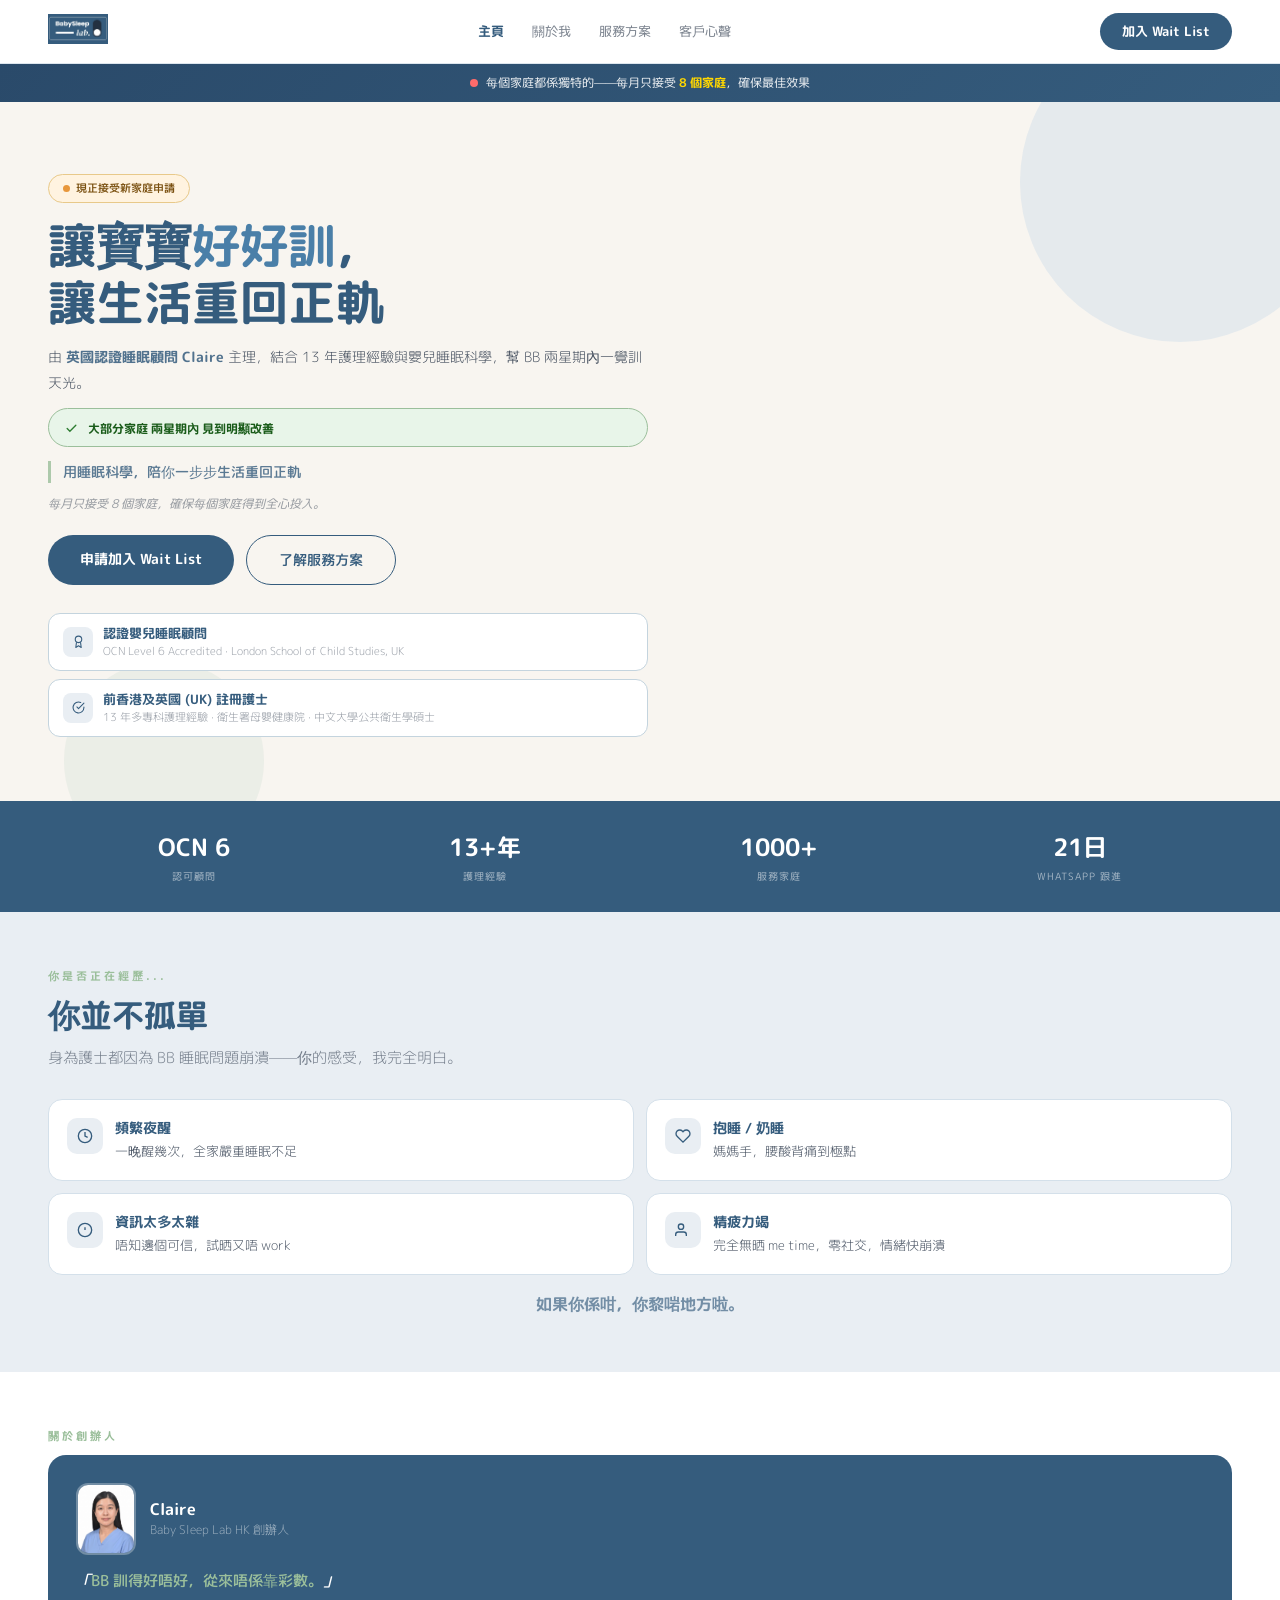
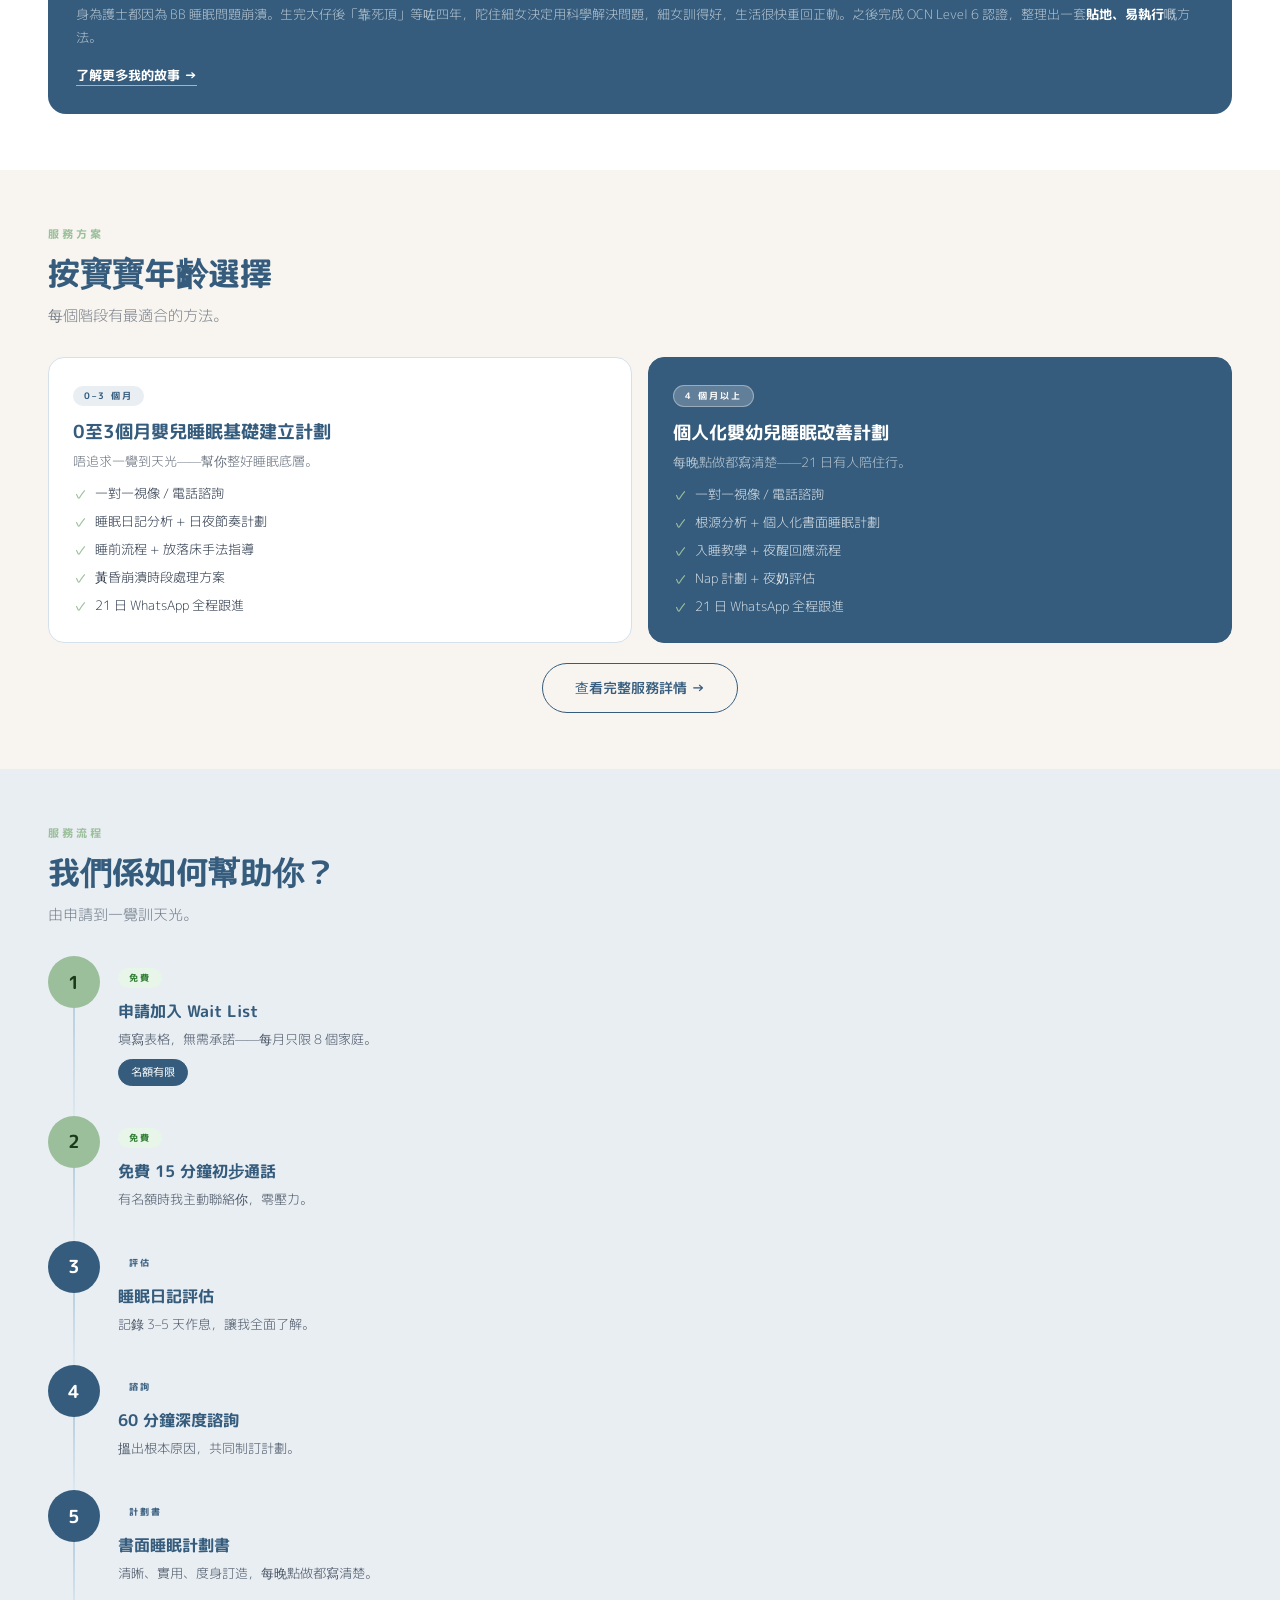
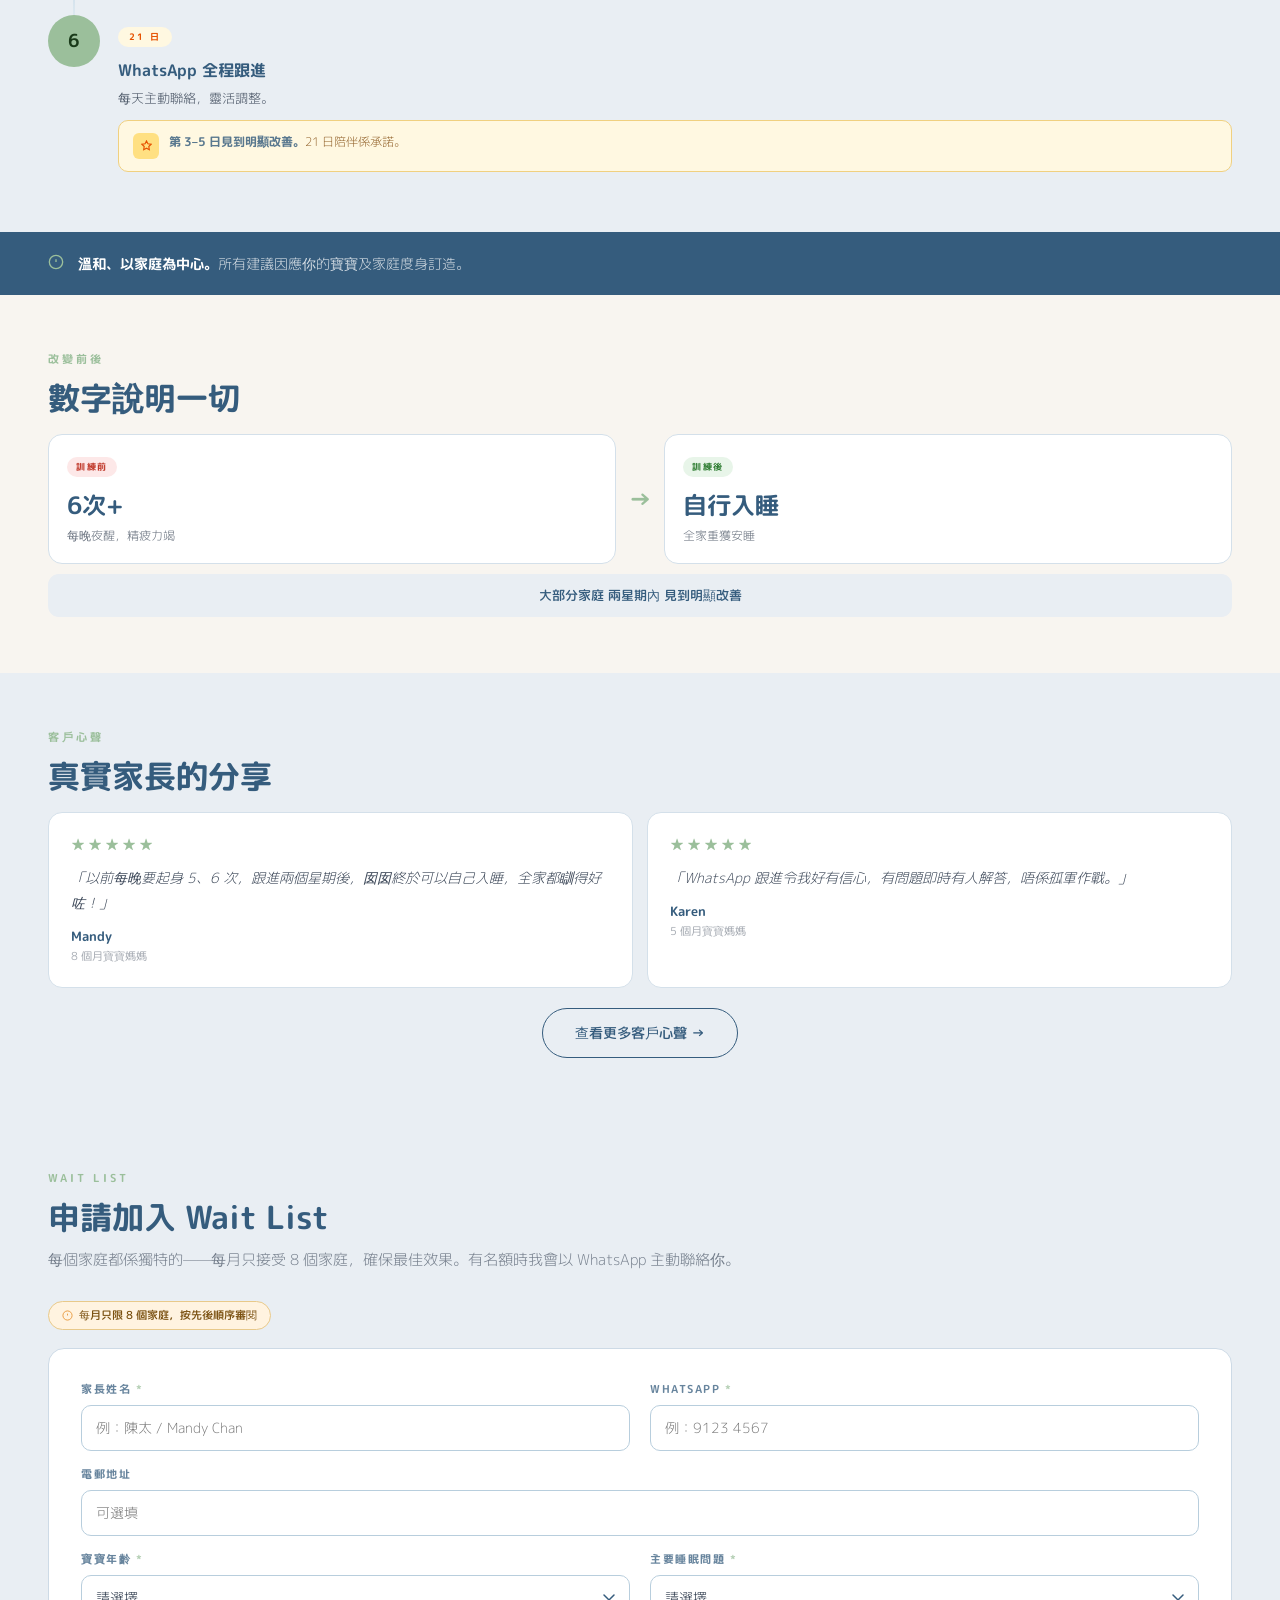
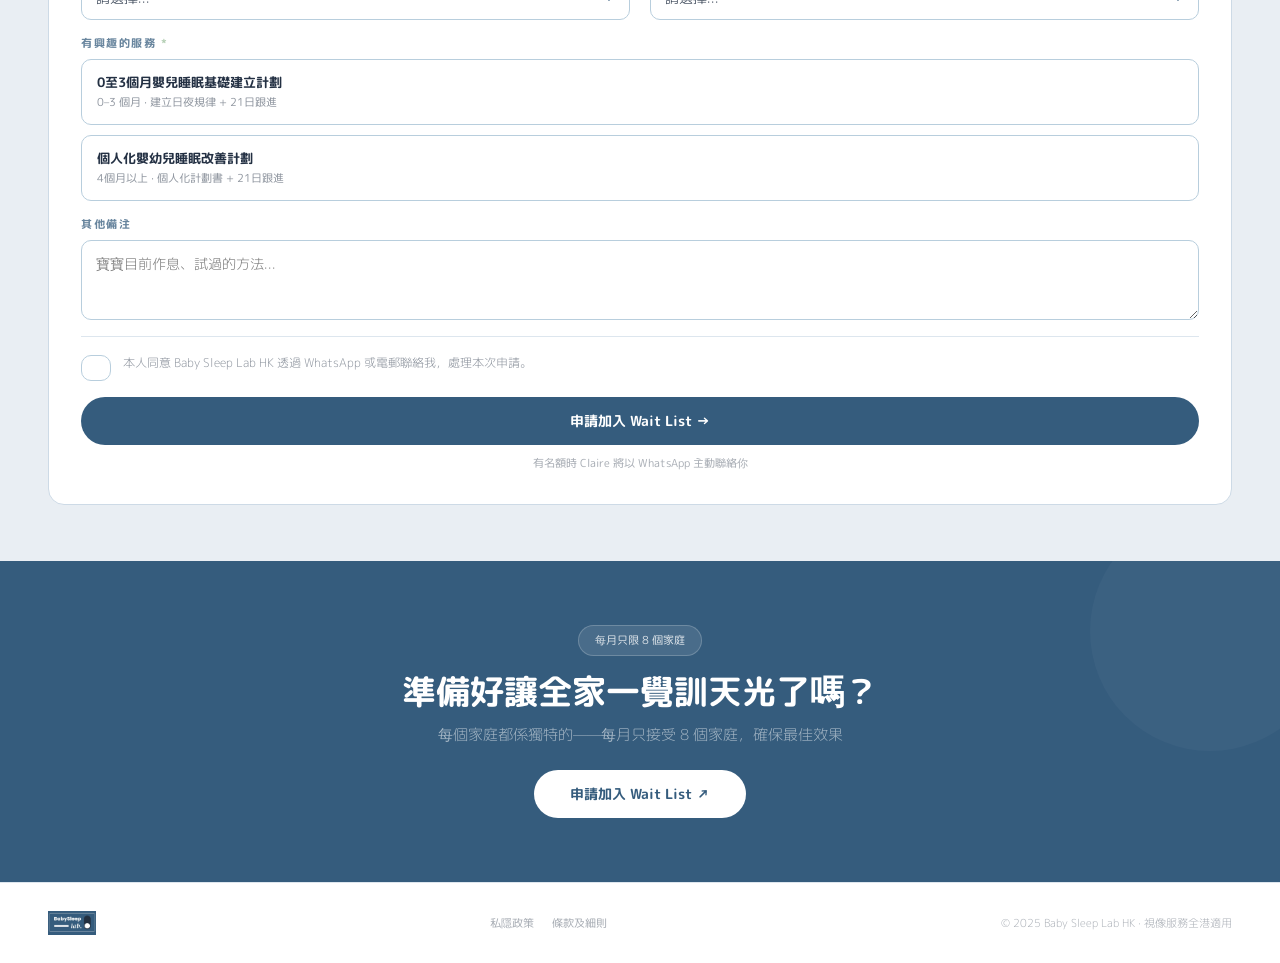
==== index.html @ 4fda9b07 "Add files via upload" ====
<!DOCTYPE html>
<html lang="zh-HK">
<head>
<meta charset="UTF-8">
<meta name="viewport" content="width=device-width, initial-scale=1.0">
<title>Baby Sleep Lab HK | 香港嬰兒睡眠顧問 | 讓寶寶好好訓，讓生活重回正軌</title>
<meta name="description" content="由英國認證睡眠顧問 Claire 主理，結合 13 年護理經驗與嬰兒睡眠科學，幫 BB 兩星期內一覺訓天光。每月只接受 8 個家庭。">
<link rel="stylesheet" href="style.css">
<style>
.hero{background:var(--cream);padding:72px 48px 64px;position:relative;overflow:hidden;min-height:500px;display:flex;align-items:center;}
.hbg1{position:absolute;top:-80px;right:-60px;width:320px;height:320px;border-radius:50%;background:#ccdce8;opacity:0.45;}
.hbg2{position:absolute;bottom:-60px;left:5%;width:200px;height:200px;border-radius:50%;background:#c4d8ca;opacity:0.25;}
.hz{position:relative;z-index:1;max-width:600px;}
.pill-o{display:inline-flex;align-items:center;gap:6px;background:#FFF3E0;border:0.5px solid #e8c98a;border-radius:20px;padding:5px 14px;margin-bottom:14px;}
.od{width:7px;height:7px;border-radius:50%;background:#E8973A;animation:pu 2s infinite;flex-shrink:0;}
@keyframes pu{0%,100%{opacity:1;}50%{opacity:0.4;}}
.pill-o span{font-size:11px;color:#7a5010;font-weight:500;}
.result-pill{display:inline-flex;align-items:center;gap:7px;background:#E8F5E9;border:0.5px solid var(--green);border-radius:20px;padding:7px 16px;margin-bottom:14px;display:block;}
.result-pill svg{width:13px;height:13px;stroke:#2e7d32;fill:none;stroke-width:2.5;stroke-linecap:round;flex-shrink:0;}
.result-pill span{font-size:12px;color:#1a5c1a;font-weight:700;}
.slogan{font-size:14px;color:var(--blue);font-weight:500;border-left:3px solid var(--green);padding-left:12px;margin-bottom:12px;line-height:1.55;opacity:0.8;}
.limit{font-size:12px;color:var(--dark);opacity:0.45;font-style:italic;margin-bottom:22px;}
.hero-btns{display:flex;gap:12px;margin-bottom:28px;flex-wrap:wrap;}
.pgrid{display:grid;grid-template-columns:1fr 1fr;gap:12px;}
.pc{background:var(--white);border-radius:14px;padding:18px;display:flex;gap:12px;align-items:flex-start;border:0.5px solid #d4e0ea;}
.pico{width:36px;height:36px;border-radius:10px;background:var(--silver);display:flex;align-items:center;justify-content:center;flex-shrink:0;}
.pico svg{width:16px;height:16px;stroke:var(--blue);fill:none;stroke-width:2;}
.pc h4{font-size:14px;font-weight:700;color:var(--blue);margin-bottom:3px;}
.pc p{font-size:13px;color:var(--dark);line-height:1.6;font-weight:300;opacity:0.85;}
.pe{text-align:center;margin-top:18px;font-size:16px;font-weight:700;color:var(--blue);opacity:0.65;}
.acard{background:var(--blue);border-radius:18px;padding:28px;}
.atop{display:flex;align-items:center;gap:14px;margin-bottom:14px;}
.ava{width:60px;height:72px;border-radius:12px;overflow:hidden;border:2px solid rgba(255,255,255,0.3);flex-shrink:0;}
.ava img{width:100%;height:100%;object-fit:cover;object-position:center top;}
.aname{font-size:16px;font-weight:700;color:var(--white);}
.arole{font-size:12px;color:rgba(255,255,255,0.55);font-weight:300;}
.aquote{font-size:15px;font-weight:500;color:var(--white);line-height:1.6;margin-bottom:10px;font-style:italic;}
.aquote em{color:var(--green);font-style:normal;}
.abody{font-size:13px;color:rgba(255,255,255,0.68);line-height:1.78;font-weight:300;margin-bottom:14px;}
.abody strong{font-weight:700;color:var(--white);}
.alink{font-size:13px;color:var(--white);font-weight:700;border-bottom:1.5px solid var(--green);padding-bottom:1px;text-decoration:none;}
.sgrid{display:grid;grid-template-columns:1fr 1fr;gap:16px;}
.scard{border-radius:16px;padding:24px;border:0.5px solid #d4e0ea;background:var(--white);}
.scard.feat{background:var(--blue);border-color:var(--blue);}
.stag{display:inline-block;font-size:9px;letter-spacing:2px;text-transform:uppercase;padding:3px 11px;border-radius:18px;margin-bottom:12px;font-weight:700;}
.sta{background:var(--silver);color:var(--blue);}
.stb{background:rgba(255,255,255,0.22);color:var(--white);border:0.5px solid rgba(255,255,255,0.35);}
.scard h3{font-size:18px;font-weight:700;color:var(--blue);margin-bottom:6px;}
.scard.feat h3{color:var(--white);}
.sdesc{font-size:13px;color:var(--dark);opacity:0.7;line-height:1.6;font-weight:300;margin-bottom:12px;}
.scard.feat .sdesc{color:rgba(255,255,255,0.68);opacity:1;}
.slist{list-style:none;display:flex;flex-direction:column;gap:7px;}
.slist li{font-size:13px;color:var(--dark);font-weight:300;display:flex;gap:8px;align-items:flex-start;line-height:1.5;}
.scard.feat .slist li{color:rgba(255,255,255,0.85);}
.ck{color:var(--green);font-weight:700;font-size:14px;flex-shrink:0;}
.scard.feat .ck{color:#9BBF9B;}
.sproof{background:var(--silver);border-radius:12px;padding:14px 16px;margin-top:14px;display:flex;gap:10px;align-items:flex-start;}
.sproof svg{width:14px;height:14px;stroke:var(--blue);fill:none;stroke-width:2;flex-shrink:0;margin-top:2px;}
.sproof p{font-size:12px;color:var(--blue);font-weight:300;line-height:1.6;}
.sproof p strong{font-weight:700;}

@media(max-width:768px){
  .hero{padding:26px 18px 22px;min-height:auto;}
  .hbg1{width:180px;height:180px;top:-40px;right:-40px;}
  .hbg2{display:none;}
  .pgrid{grid-template-columns:1fr;}
  .sgrid{grid-template-columns:1fr;}
  .hero-btns{flex-direction:column;}
  .hero-btns .btn-main,.hero-btns .btn-outline{width:100%;text-align:center;padding:13px;}
}
</style>
</head>
<body>

<nav class="nav">
  <a href="index.html"><img src="images/logo.png" alt="Baby Sleep Lab HK"></a>
  <div class="nav-links">
    <a href="index.html" class="active">主頁</a>
    <a href="about.html">關於我</a>
    <a href="services.html">服務方案</a>
    <a href="testimonials.html">客戶心聲</a>
  </div>
  <a href="#apply" class="nav-btn">加入 Wait List</a>
</nav>

<div class="fomo-bar">
  <span class="fomo-dot"></span>
  <span>每個家庭都係獨特的——每月只接受 <strong>8 個家庭</strong>，確保最佳效果</span>
</div>

<div class="hero">
  <div class="hbg1"></div>
  <div class="hbg2"></div>
  <div class="hz">
    <div class="pill-o"><span class="od"></span><span>現正接受新家庭申請</span></div>
    <h1 class="h1">讓寶寶<em>好好訓</em>，<br>讓生活重回正軌</h1>
    <p class="body-txt">由 <strong>英國認證睡眠顧問 Claire</strong> 主理，結合 13 年護理經驗與嬰兒睡眠科學，幫 BB 兩星期內一覺訓天光。</p>
    <div class="result-pill">
      <svg viewBox="0 0 24 24" style="display:inline;vertical-align:middle;margin-right:6px;"><polyline points="20 6 9 17 4 12"/></svg>
      <span>大部分家庭 兩星期內 見到明顯改善</span>
    </div>
    <p class="slogan">用睡眠科學，陪你一步步生活重回正軌</p>
    <p class="limit">每月只接受 8 個家庭，確保每個家庭得到全心投入。</p>
    <div class="hero-btns">
      <a href="#apply" class="btn-main">申請加入 Wait List</a>
      <a href="services.html" class="btn-outline">了解服務方案</a>
    </div>
    <div class="cert-stack">
      <div class="crow"><div class="cico"><svg viewBox="0 0 24 24"><circle cx="12" cy="8" r="6"/><path d="M8.21 13.89L7 23l5-3 5 3-1.21-9.12"/></svg></div><div><div class="cmain">認證嬰兒睡眠顧問</div><div class="csub">OCN Level 6 Accredited · London School of Child Studies, UK</div></div></div>
      <div class="crow"><div class="cico"><svg viewBox="0 0 24 24"><path d="M22 11.08V12a10 10 0 1 1-5.93-9.14"/><polyline points="22 4 12 14.01 9 11.01"/></svg></div><div><div class="cmain">前香港及英國 (UK) 註冊護士</div><div class="csub">13 年多專科護理經驗 · 衛生署母嬰健康院 · 中文大學公共衛生學碩士</div></div></div>
    </div>
  </div>
</div>

<div class="trust-bar">
  <div class="ti"><span class="tn">OCN 6</span><span class="tl">認可顧問</span></div>
  <div class="ti"><span class="tn">13+年</span><span class="tl">護理經驗</span></div>
  <div class="ti"><span class="tn">1000+</span><span class="tl">服務家庭</span></div>
  <div class="ti"><span class="tn">21日</span><span class="tl">WhatsApp 跟進</span></div>
</div>

<!-- PAIN -->
<div class="sec sl">
  <span class="ey">你是否正在經歷...</span>
  <h2 class="h2">你並不孤單</h2>
  <p class="sub">身為護士都因為 BB 睡眠問題崩潰——你的感受，我完全明白。</p>
  <div class="pgrid">
    <div class="pc"><div class="pico"><svg viewBox="0 0 24 24"><circle cx="12" cy="12" r="10"/><path d="M12 6v6l4 2"/></svg></div><div><h4>頻繁夜醒</h4><p>一晚醒幾次，全家嚴重睡眠不足</p></div></div>
    <div class="pc"><div class="pico"><svg viewBox="0 0 24 24"><path d="M20.84 4.61a5.5 5.5 0 0 0-7.78 0L12 5.67l-1.06-1.06a5.5 5.5 0 0 0-7.78 7.78l1.06 1.06L12 21.23l7.78-7.78 1.06-1.06a5.5 5.5 0 0 0 0-7.78z"/></svg></div><div><h4>抱睡 / 奶睡</h4><p>媽媽手，腰酸背痛到極點</p></div></div>
    <div class="pc"><div class="pico"><svg viewBox="0 0 24 24"><circle cx="12" cy="12" r="10"/><line x1="12" y1="8" x2="12" y2="12"/><line x1="12" y1="16" x2="12.01" y2="16"/></svg></div><div><h4>資訊太多太雜</h4><p>唔知邊個可信，試晒又唔 work</p></div></div>
    <div class="pc"><div class="pico"><svg viewBox="0 0 24 24"><path d="M17 21v-2a4 4 0 0 0-4-4H5a4 4 0 0 0-4 4v2"/><circle cx="9" cy="7" r="4"/></svg></div><div><h4>精疲力竭</h4><p>完全無晒 me time，零社交，情緒快崩潰</p></div></div>
  </div>
  <p class="pe">如果你係咁，你黎啱地方啦。</p>
</div>

<!-- ABOUT -->
<div class="sec">
  <span class="ey">關於創辦人</span>
  <div class="acard">
    <div class="atop">
      <div class="ava"><img src="images/claire.jpg" alt="Claire"></div>
      <div><div class="aname">Claire</div><div class="arole">Baby Sleep Lab HK 創辦人</div></div>
    </div>
    <p class="aquote">「<em>BB 訓得好唔好，從來唔係靠彩數。</em>」</p>
    <p class="abody">身為護士都因為 BB 睡眠問題崩潰。生完大仔後「靠死頂」等咗四年，陀住細女決定用科學解決問題，細女訓得好，生活很快重回正軌。之後完成 OCN Level 6 認證，整理出一套<strong>貼地、易執行</strong>嘅方法。</p>
    <a class="alink" href="about.html">了解更多我的故事 →</a>
  </div>
</div>

<!-- SERVICES -->
<div class="sec cr">
  <span class="ey">服務方案</span>
  <h2 class="h2">按寶寶年齡選擇</h2>
  <p class="sub">每個階段有最適合的方法。</p>
  <div class="sgrid">
    <div class="scard">
      <span class="stag sta">0–3 個月</span>
      <h3>0至3個月嬰兒睡眠基礎建立計劃</h3>
      <p class="sdesc">唔追求一覺到天光——幫你整好睡眠底層。</p>
      <ul class="slist">
        <li><span class="ck">✓</span>一對一視像 / 電話諮詢</li>
        <li><span class="ck">✓</span>睡眠日記分析 + 日夜節奏計劃</li>
        <li><span class="ck">✓</span>睡前流程 + 放落床手法指導</li>
        <li><span class="ck">✓</span>黃昏崩潰時段處理方案</li>
        <li><span class="ck">✓</span>21 日 WhatsApp 全程跟進</li>
      </ul>
    </div>
    <div class="scard feat">
      <span class="stag stb">4 個月以上</span>
      <h3>個人化嬰幼兒睡眠改善計劃</h3>
      <p class="sdesc">每晚點做都寫清楚——21 日有人陪住行。</p>
      <ul class="slist">
        <li><span class="ck">✓</span>一對一視像 / 電話諮詢</li>
        <li><span class="ck">✓</span>根源分析 + 個人化書面睡眠計劃</li>
        <li><span class="ck">✓</span>入睡教學 + 夜醒回應流程</li>
        <li><span class="ck">✓</span>Nap 計劃 + 夜奶評估</li>
        <li><span class="ck">✓</span>21 日 WhatsApp 全程跟進</li>
      </ul>
    </div>
  </div>
  <div style="text-align:center;margin-top:20px;">
    <a href="services.html" class="btn-outline">查看完整服務詳情 →</a>
  </div>
</div>

<!-- PROCESS -->
<div class="sec sl">
  <span class="ey">服務流程</span>
  <h2 class="h2">我們係如何幫助你？</h2>
  <p class="sub">由申請到一覺訓天光。</p>
  <div class="step"><div class="sn g">1</div><div class="sb"><span class="stag tf">免費</span><h3>申請加入 Wait List</h3><p>填寫表格，無需承諾——每月只限 8 個家庭。</p><div class="chips"><span class="chip hl">名額有限</span></div></div></div>
  <div class="step"><div class="sn g">2</div><div class="sb"><span class="stag tf">免費</span><h3>免費 15 分鐘初步通話</h3><p>有名額時我主動聯絡你，零壓力。</p></div></div>
  <div class="step"><div class="sn">3</div><div class="sb"><span class="stag ti2">評估</span><h3>睡眠日記評估</h3><p>記錄 3–5 天作息，讓我全面了解。</p></div></div>
  <div class="step"><div class="sn">4</div><div class="sb"><span class="stag ti2">諮詢</span><h3>60 分鐘深度諮詢</h3><p>搵出根本原因，共同制訂計劃。</p></div></div>
  <div class="step"><div class="sn">5</div><div class="sb"><span class="stag ti2">計劃書</span><h3>書面睡眠計劃書</h3><p>清晰、實用、度身訂造，每晚點做都寫清楚。</p></div></div>
  <div class="step"><div class="sn g">6</div><div class="sb"><span class="stag ts">21 日</span><h3>WhatsApp 全程跟進</h3><p>每天主動聯絡，靈活調整。</p><div class="bonus-bx"><div class="bonus-ico"><svg viewBox="0 0 24 24"><path d="M12 2l3.09 6.26L22 9.27l-5 4.87 1.18 6.88L12 17.77l-6.18 3.25L7 14.14 2 9.27l6.91-1.01L12 2z"/></svg></div><div class="bonus-txt"><p><strong>第 3–5 日見到明顯改善。</strong>21 日陪伴係承諾。</p></div></div></div></div>
</div>

<div class="nb"><svg viewBox="0 0 24 24"><circle cx="12" cy="12" r="10"/><line x1="12" y1="8" x2="12" y2="12"/><line x1="12" y1="16" x2="12.01" y2="16"/></svg><p><strong>溫和、以家庭為中心。</strong>所有建議因應你的寶寶及家庭度身訂造。</p></div>

<!-- BEFORE AFTER -->
<div class="sec cr">
  <span class="ey">改變前後</span>
  <h2 class="h2" style="margin-bottom:16px;">數字說明一切</h2>
  <div class="ba-row"><div class="ba-card"><span class="ba-tag btb">訓練前</span><h4>6次+</h4><p>每晚夜醒，精疲力竭</p></div><div class="ba-mid">→</div><div class="ba-card"><span class="ba-tag bta">訓練後</span><h4>自行入睡</h4><p>全家重獲安睡</p></div></div>
  <div class="ba-note">大部分家庭 兩星期內 見到明顯改善</div>
</div>

<!-- TESTIMONIALS PREVIEW -->
<div class="sec sl">
  <span class="ey">客戶心聲</span>
  <h2 class="h2" style="margin-bottom:16px;">真實家長的分享</h2>
  <div class="tgrid">
    <div class="tc"><div class="stars"><span class="star">★</span><span class="star">★</span><span class="star">★</span><span class="star">★</span><span class="star">★</span></div><p class="tq">「以前每晚要起身 5、6 次，跟進兩個星期後，囡囡終於可以自己入睡，全家都瞓得好咗！」</p><p class="tname">Mandy</p><p class="tdet">8 個月寶寶媽媽</p></div>
    <div class="tc"><div class="stars"><span class="star">★</span><span class="star">★</span><span class="star">★</span><span class="star">★</span><span class="star">★</span></div><p class="tq">「WhatsApp 跟進令我好有信心，有問題即時有人解答，唔係孤軍作戰。」</p><p class="tname">Karen</p><p class="tdet">5 個月寶寶媽媽</p></div>
  </div>
  <div style="text-align:center;margin-top:20px;">
    <a href="testimonials.html" class="btn-outline">查看更多客戶心聲 →</a>
  </div>
</div>

<!-- WAIT LIST FORM -->
<div class="sec" id="apply" style="background:var(--silver);">
  <span class="ey">Wait List</span>
  <h2 class="h2">申請加入 Wait List</h2>
  <p class="sub">每個家庭都係獨特的——每月只接受 8 個家庭，確保最佳效果。有名額時我會以 WhatsApp 主動聯絡你。</p>
  <div class="ln"><svg viewBox="0 0 24 24"><circle cx="12" cy="12" r="10"/><line x1="12" y1="8" x2="12" y2="12"/><line x1="12" y1="16" x2="12.01" y2="16"/></svg><span>每月只限 8 個家庭，按先後順序審閱</span></div>
  <div class="form-wrap">
    <div id="wlf">
      <div class="fg">
        <div class="fi"><label>家長姓名 <span class="req">*</span></label><input type="text" id="nm" placeholder="例：陳太 / Mandy Chan"></div>
        <div class="fi"><label>WhatsApp <span class="req">*</span></label><input type="tel" id="ph" placeholder="例：9123 4567"></div>
        <div class="fi full"><label>電郵地址</label><input type="email" placeholder="可選填"></div>
        <div class="fi"><label>寶寶年齡 <span class="req">*</span></label><select id="ag"><option value="">請選擇...</option><option>0–3 個月</option><option>4–6 個月</option><option>7–9 個月</option><option>10–12 個月</option><option>1–2 歲</option><option>2–3 歲</option></select></div>
        <div class="fi"><label>主要睡眠問題 <span class="req">*</span></label><select id="is"><option value="">請選擇...</option><option>頻繁夜醒</option><option>抱睡/奶睡</option><option>難以入睡</option><option>日間小睡短</option><option>作息不規律</option><option>其他</option></select></div>
        <div class="fi full"><label>有興趣的服務 <span class="req">*</span></label>
          <div class="so">
            <div class="sopt" id="s1" onclick="ps('s1')"><div class="sopt-t">0至3個月嬰兒睡眠基礎建立計劃</div><div class="sopt-d">0–3 個月 · 建立日夜規律 + 21日跟進</div></div>
            <div class="sopt" id="s2" onclick="ps('s2')"><div class="sopt-t">個人化嬰幼兒睡眠改善計劃</div><div class="sopt-d">4個月以上 · 個人化計劃書 + 21日跟進</div></div>
          </div>
        </div>
        <div class="fi full"><label>其他備注</label><textarea placeholder="寶寶目前作息、試過的方法..."></textarea></div>
      </div>
      <div class="fdiv"></div>
      <div class="priv"><input type="checkbox" id="co"><p>本人同意 Baby Sleep Lab HK 透過 WhatsApp 或電郵聯絡我，處理本次申請。</p></div>
      <span id="e-co" class="errmsg" style="display:none;margin-bottom:12px;"></span>
      <button class="btn-main" style="width:100%;padding:14px;border-radius:26px;font-size:14px;" onclick="sf()">申請加入 Wait List →</button>
      <p style="font-size:11px;color:var(--dark);opacity:0.4;text-align:center;margin-top:10px;">有名額時 Claire 將以 WhatsApp 主動聯絡你</p>
    </div>
    <div class="succ" id="suc">
      <div class="sr"><svg viewBox="0 0 24 24" fill="none" stroke="#fff" stroke-width="2.5" stroke-linecap="round"><polyline points="20 6 9 17 4 12"/></svg></div>
      <h3>已成功加入 Wait List！</h3>
      <p>多謝你的申請。有名額時 Claire 將以 WhatsApp 主動聯絡你。<br><br>撐住——好覺快來喇。</p>
    </div>
  </div>
</div>

<!-- CTA -->
<div class="cta-sec">
  <div class="cl"><span>每月只限 8 個家庭</span></div>
  <h2>準備好讓全家一覺訓天光了嗎？</h2>
  <p>每個家庭都係獨特的——每月只接受 8 個家庭，確保最佳效果</p>
  <button class="btn-white" onclick="document.getElementById('apply').scrollIntoView({behavior:'smooth'})">申請加入 Wait List ↗</button>
</div>

<div class="footer">
  <img src="images/logo.png" alt="Baby Sleep Lab HK">
  <div class="footer-links"><a href="#">私隱政策</a><a href="#">條款及細則</a></div>
  <p>© 2025 Baby Sleep Lab HK · 視像服務全港適用</p>
</div>

<script>
let sv='';
function ps(id){document.querySelectorAll('.sopt').forEach(s=>s.classList.toggle('sel',s.id===id));sv=id;}
function sf(){
  const nm=document.getElementById('nm').value.trim();
  const ph=document.getElementById('ph').value.trim();
  const ag=document.getElementById('ag').value;
  const is=document.getElementById('is').value;
  const co=document.getElementById('co').checked;
  const ec=document.getElementById('e-co');
  if(!nm||!ph||ph.replace(/\s/g,'').length<8||!ag||!is||!sv||!co){
    ec.textContent='請填妥所有必填項目並同意私隱條款';ec.style.display='block';return;
  }
  ec.style.display='none';
  document.getElementById('wlf').style.display='none';
  document.getElementById('suc').style.display='block';
}
</script>
</body>
</html>
---- style.css ----
@import url('https://fonts.googleapis.com/css2?family=M+PLUS+Rounded+1c:wght@300;400;500;700&display=swap');

*{box-sizing:border-box;margin:0;padding:0;}
:root{
  --blue:#355C7D;
  --green:#9BBF9B;
  --silver:#E9EEF3;
  --dark:#233043;
  --white:#FFFFFF;
  --cream:#F8F5F0;
  --f:'M PLUS Rounded 1c',sans-serif;
}
body{font-family:var(--f);color:var(--dark);}

/* ── NAV ── */
.nav{background:var(--white);padding:0 48px;height:64px;display:flex;justify-content:space-between;align-items:center;border-bottom:0.5px solid #dde6ee;position:sticky;top:0;z-index:100;}
.nav img{height:30px;}
.nav-links{display:flex;gap:28px;align-items:center;}
.nav-links a{font-size:13px;color:var(--dark);opacity:0.6;text-decoration:none;cursor:pointer;}
.nav-links a.active{opacity:1;color:var(--blue);font-weight:700;}
.nav-btn{background:var(--blue);color:var(--white);padding:9px 22px;border-radius:24px;font-size:13px;border:none;cursor:pointer;font-family:var(--f);font-weight:700;text-decoration:none;}

/* ── FOMO BAR ── */
.fomo-bar{background:linear-gradient(135deg,#2a4a6a,var(--blue));padding:10px 20px;display:flex;align-items:center;justify-content:center;gap:8px;}
.fomo-dot{width:8px;height:8px;border-radius:50%;background:#ff6b6b;animation:fp 1.5s infinite;flex-shrink:0;}
@keyframes fp{0%,100%{opacity:1;transform:scale(1);}50%{opacity:0.5;transform:scale(0.8);}}
.fomo-bar span{font-size:12px;color:rgba(255,255,255,0.9);text-align:center;}
.fomo-bar strong{color:#FFD700;font-weight:700;}

/* ── COMMON ── */
.ey{font-size:11px;letter-spacing:3px;text-transform:uppercase;color:var(--green);font-weight:700;display:block;margin-bottom:10px;}
.h1{font-size:48px;font-weight:700;line-height:1.18;color:var(--blue);margin-bottom:14px;}
.h1 em{font-style:normal;color:#4a7fa8;}
.h2{font-size:32px;font-weight:700;color:var(--blue);line-height:1.25;margin-bottom:10px;}
.sub{font-size:15px;color:var(--dark);opacity:0.6;font-weight:300;line-height:1.75;margin-bottom:28px;}
.body-txt{font-size:14px;color:var(--dark);opacity:0.85;line-height:1.85;font-weight:300;margin-bottom:12px;}
.body-txt strong{font-weight:700;color:var(--blue);}
.sec{padding:56px 48px;background:var(--white);}
.sec.sl{background:var(--silver);}
.sec.cr{background:var(--cream);}
.divider{height:0.5px;background:#e0eaf2;}
.btn-main{background:var(--blue);color:var(--white);padding:14px 32px;border-radius:28px;font-size:14px;font-weight:700;border:none;cursor:pointer;font-family:var(--f);display:inline-block;text-decoration:none;}
.btn-outline{background:transparent;color:var(--blue);padding:14px 32px;border-radius:28px;font-size:14px;font-weight:500;border:1.5px solid var(--blue);cursor:pointer;font-family:var(--f);display:inline-block;text-decoration:none;}
.btn-white{background:var(--white);color:var(--blue);padding:14px 36px;border-radius:28px;font-size:14px;font-weight:700;border:none;cursor:pointer;font-family:var(--f);}

/* ── TRUST BAR ── */
.trust-bar{background:var(--blue);padding:20px 48px;display:flex;justify-content:space-around;flex-wrap:wrap;}
.ti{display:flex;flex-direction:column;align-items:center;gap:4px;padding:8px 20px;}
.tn{font-size:24px;font-weight:700;color:var(--white);}
.tl{font-size:10px;color:rgba(255,255,255,0.55);letter-spacing:1px;text-transform:uppercase;}

/* ── CERT ROWS ── */
.cert-stack{display:flex;flex-direction:column;gap:8px;}
.crow{display:flex;align-items:center;gap:10px;background:var(--white);border:0.5px solid #c4d4de;border-radius:12px;padding:10px 14px;}
.cico{width:30px;height:30px;border-radius:8px;background:var(--silver);display:flex;align-items:center;justify-content:center;flex-shrink:0;}
.cico svg{width:13px;height:13px;stroke:var(--blue);fill:none;stroke-width:2;stroke-linecap:round;stroke-linejoin:round;}
.cmain{font-size:13px;font-weight:700;color:var(--blue);}
.csub{font-size:11px;color:var(--dark);opacity:0.5;font-weight:300;}

/* ── STEPS ── */
.step{display:grid;grid-template-columns:52px 1fr;gap:0 18px;position:relative;}
.step:not(:last-child)::before{content:'';position:absolute;left:25px;top:52px;bottom:0;width:1.5px;background:linear-gradient(to bottom,#b8d0e0,#dde8f0);}
.sn{width:52px;height:52px;border-radius:50%;background:var(--blue);color:var(--white);display:flex;align-items:center;justify-content:center;font-size:18px;font-weight:700;position:relative;z-index:1;flex-shrink:0;}
.sn.g{background:var(--green);color:#1a3a1a;}
.sb{padding:8px 0 30px;}
.stag{display:inline-flex;font-size:10px;letter-spacing:1.5px;text-transform:uppercase;padding:3px 10px;border-radius:18px;margin-bottom:8px;font-weight:700;}
.tf{background:#E8F5E9;color:#2e7d32;}
.ti2{background:var(--silver);color:var(--blue);}
.ts{background:#FFF8E1;color:#e65100;}
.sb h3{font-size:16px;font-weight:700;color:var(--blue);margin-bottom:5px;}
.sb p{font-size:13px;color:var(--dark);line-height:1.75;font-weight:300;opacity:0.82;}
.sb p strong{font-weight:700;color:var(--blue);}
.chips{display:flex;flex-wrap:wrap;gap:6px;margin-top:8px;}
.chip{font-size:11px;color:var(--blue);background:var(--white);border:0.5px solid #b8d0e0;border-radius:18px;padding:4px 12px;}
.chip.hl{background:var(--blue);color:var(--white);border-color:var(--blue);}
.bonus-bx{background:#FFF8E1;border:0.5px solid #f0d080;border-radius:10px;padding:12px 14px;margin-top:10px;display:flex;gap:10px;}
.bonus-ico{width:26px;height:26px;border-radius:6px;background:#FFE082;display:flex;align-items:center;justify-content:center;flex-shrink:0;}
.bonus-ico svg{width:11px;height:11px;stroke:#e65100;fill:none;stroke-width:2.5;stroke-linecap:round;}
.bonus-txt p{font-size:12px;color:#7a4000;font-weight:300;line-height:1.55;}
.bonus-txt strong{font-weight:700;}
.step:last-child .sb{padding-bottom:4px;}

/* ── NOTE BAR ── */
.nb{background:var(--blue);padding:20px 48px;display:flex;align-items:flex-start;gap:14px;}
.nb svg{width:16px;height:16px;stroke:var(--green);fill:none;stroke-width:2;flex-shrink:0;margin-top:2px;}
.nb p{font-size:14px;color:rgba(255,255,255,0.82);font-weight:300;line-height:1.65;}
.nb p strong{font-weight:700;color:var(--white);}

/* ── BEFORE AFTER ── */
.ba-row{display:flex;gap:12px;align-items:stretch;margin-bottom:10px;}
.ba-card{flex:1;border-radius:14px;padding:18px;border:0.5px solid #d4e0ea;background:var(--white);}
.ba-tag{display:inline-block;font-size:9px;letter-spacing:1.5px;text-transform:uppercase;padding:3px 9px;border-radius:16px;margin-bottom:10px;font-weight:700;}
.btb{background:#fde8e8;color:#c0392b;}
.bta{background:#e8f5e9;color:#2e7d32;}
.ba-card h4{font-size:24px;font-weight:700;color:var(--blue);margin-bottom:4px;}
.ba-card p{font-size:12px;color:var(--dark);font-weight:300;opacity:0.7;}
.ba-mid{display:flex;align-items:center;justify-content:center;font-size:24px;color:var(--green);font-weight:700;flex-shrink:0;}
.ba-note{text-align:center;padding:12px 16px;background:var(--silver);border-radius:11px;font-size:13px;color:var(--blue);font-weight:500;}

/* ── TESTIMONIAL CARDS ── */
.tgrid{display:grid;grid-template-columns:1fr 1fr;gap:14px;}
.tc{background:var(--white);border-radius:14px;padding:22px;border:0.5px solid #d4e0ea;}
.tc.sl{background:var(--silver);}
.stars{display:flex;gap:3px;margin-bottom:10px;}
.star{color:var(--green);font-size:14px;}
.tq{font-size:14px;color:var(--dark);line-height:1.8;font-weight:300;font-style:italic;margin-bottom:12px;opacity:0.9;}
.tname{font-size:13px;color:var(--blue);font-weight:700;}
.tdet{font-size:11px;color:var(--dark);opacity:0.4;margin-top:2px;}

/* ── WAIT LIST FORM ── */
.form-wrap{background:var(--white);border-radius:16px;padding:32px;border:0.5px solid #cddae6;}
.fg{display:grid;grid-template-columns:1fr 1fr;gap:15px 20px;}
.fi{display:flex;flex-direction:column;gap:7px;}
.fi.full{grid-column:1/-1;}
.fi label{font-size:11px;letter-spacing:1.5px;text-transform:uppercase;color:var(--blue);font-weight:700;opacity:0.75;}
.req{color:var(--green);}
input,select,textarea{font-family:var(--f);font-size:14px;color:var(--dark);background:var(--white);border:0.5px solid #b8cedd;border-radius:10px;padding:12px 14px;width:100%;outline:none;font-weight:300;transition:border-color 0.2s;-webkit-appearance:none;}
input:focus,select:focus,textarea:focus{border-color:var(--blue);}
select{background-image:url("data:image/svg+xml,%3Csvg xmlns='http://www.w3.org/2000/svg' width='12' height='8' viewBox='0 0 12 8'%3E%3Cpath d='M1 1l5 5 5-5' stroke='%23355C7D' stroke-width='1.5' fill='none' stroke-linecap='round'/%3E%3C/svg%3E");background-repeat:no-repeat;background-position:right 14px center;padding-right:38px;}
textarea{resize:vertical;min-height:80px;line-height:1.6;}
.so{display:flex;flex-direction:column;gap:10px;}
.sopt{border:0.5px solid #b8cedd;border-radius:10px;padding:13px 15px;cursor:pointer;transition:all 0.2s;}
.sopt.sel{border-color:var(--blue);background:var(--silver);}
.sopt-t{font-size:13px;font-weight:700;color:var(--dark);}
.sopt-d{font-size:11px;color:var(--dark);opacity:0.5;margin-top:2px;}
.fdiv{height:0.5px;background:#dde6ee;margin:16px 0;}
.priv{display:flex;gap:12px;align-items:flex-start;margin-bottom:16px;}
.priv input{width:18px;height:18px;min-width:18px;margin-top:2px;accent-color:var(--blue);}
.priv p{font-size:12px;color:var(--dark);opacity:0.55;line-height:1.6;font-weight:300;}
.errmsg{font-size:11px;color:#c0392b;margin-top:3px;display:none;}
.succ{display:none;text-align:center;padding:40px;}
.sr{width:52px;height:52px;border-radius:50%;background:var(--green);display:flex;align-items:center;justify-content:center;margin:0 auto 14px;}
.sr svg{width:22px;height:22px;}
.succ h3{font-size:22px;font-weight:700;color:var(--blue);margin-bottom:8px;}
.succ p{font-size:14px;color:var(--dark);opacity:0.65;line-height:1.7;font-weight:300;}
.ln{display:inline-flex;align-items:center;gap:6px;background:#FFF3E0;border:0.5px solid #e8c98a;border-radius:18px;padding:5px 13px;margin-bottom:18px;}
.ln span{font-size:11px;color:#7a5010;font-weight:500;}
.ln svg{width:11px;height:11px;stroke:#E8973A;fill:none;stroke-width:2;flex-shrink:0;}

/* ── CTA SECTION ── */
.cta-sec{background:var(--blue);padding:64px 48px;text-align:center;position:relative;overflow:hidden;}
.cta-sec::before{content:'';position:absolute;top:-50px;right:-50px;width:240px;height:240px;border-radius:50%;background:rgba(255,255,255,0.03);}
.cl{display:inline-flex;align-items:center;gap:6px;background:rgba(255,255,255,0.1);border:0.5px solid rgba(255,255,255,0.2);border-radius:18px;padding:6px 16px;margin-bottom:14px;}
.cl span{font-size:11px;color:rgba(255,255,255,0.8);}
.cta-sec h2{font-size:34px;font-weight:700;color:var(--white);margin-bottom:12px;line-height:1.25;position:relative;z-index:1;}
.cta-sec p{font-size:15px;color:rgba(255,255,255,0.55);margin-bottom:24px;font-weight:300;position:relative;z-index:1;}

/* ── FOOTER ── */
.footer{padding:28px 48px;display:flex;justify-content:space-between;align-items:center;border-top:0.5px solid #dde6ee;flex-wrap:wrap;gap:12px;}
.footer img{height:24px;}
.footer p{font-size:11px;color:var(--dark);opacity:0.4;font-weight:300;}
.footer-links{display:flex;gap:18px;}
.footer-links a{font-size:11px;color:var(--dark);opacity:0.4;cursor:pointer;text-decoration:none;}

/* ── MOBILE RESPONSIVE ── */
@media(max-width:768px){
  .nav{padding:10px 18px;height:auto;}
  .nav-links{display:none;}
  .fomo-bar{padding:8px 16px;}
  .fomo-bar span{font-size:11px;}
  .h1{font-size:28px;}
  .h2{font-size:21px;}
  .sub{font-size:13px;margin-bottom:18px;}
  .sec{padding:24px 18px;}
  .trust-bar{padding:14px 16px;display:grid;grid-template-columns:1fr 1fr;gap:8px;}
  .ti{background:rgba(255,255,255,0.07);border-radius:10px;padding:10px;}
  .tn{font-size:18px;}
  .btn-main,.btn-outline{width:100%;text-align:center;padding:13px;}
  .tgrid{grid-template-columns:1fr;}
  .fg{grid-template-columns:1fr;}
  .fi.full{grid-column:1;}
  .nb{padding:16px 18px;}
  .cta-sec{padding:36px 18px;}
  .cta-sec h2{font-size:24px;}
  .footer{padding:18px;flex-direction:column;align-items:center;text-align:center;}
  .step{grid-template-columns:40px 1fr;gap:0 12px;}
  .sn{width:40px;height:40px;font-size:15px;}
  .step:not(:last-child)::before{left:19px;top:40px;}
  .ba-card h4{font-size:20px;}
}
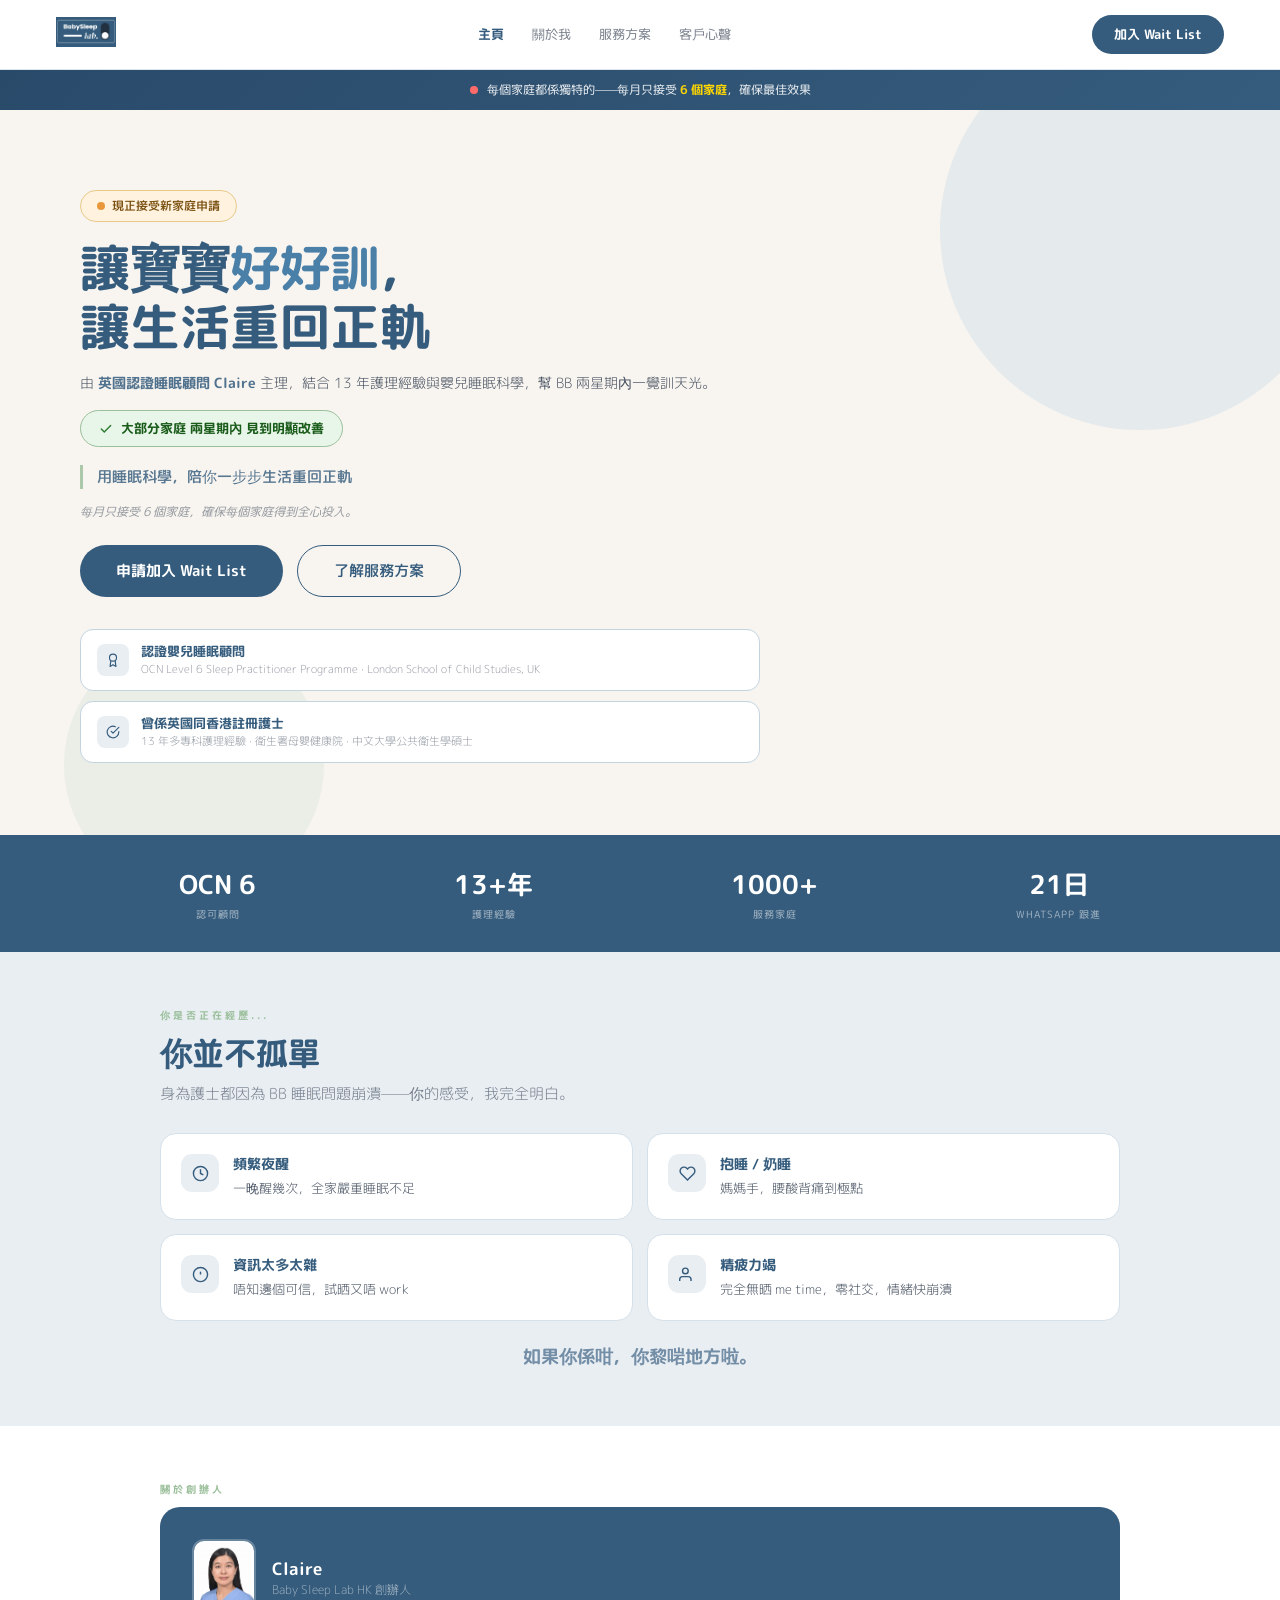
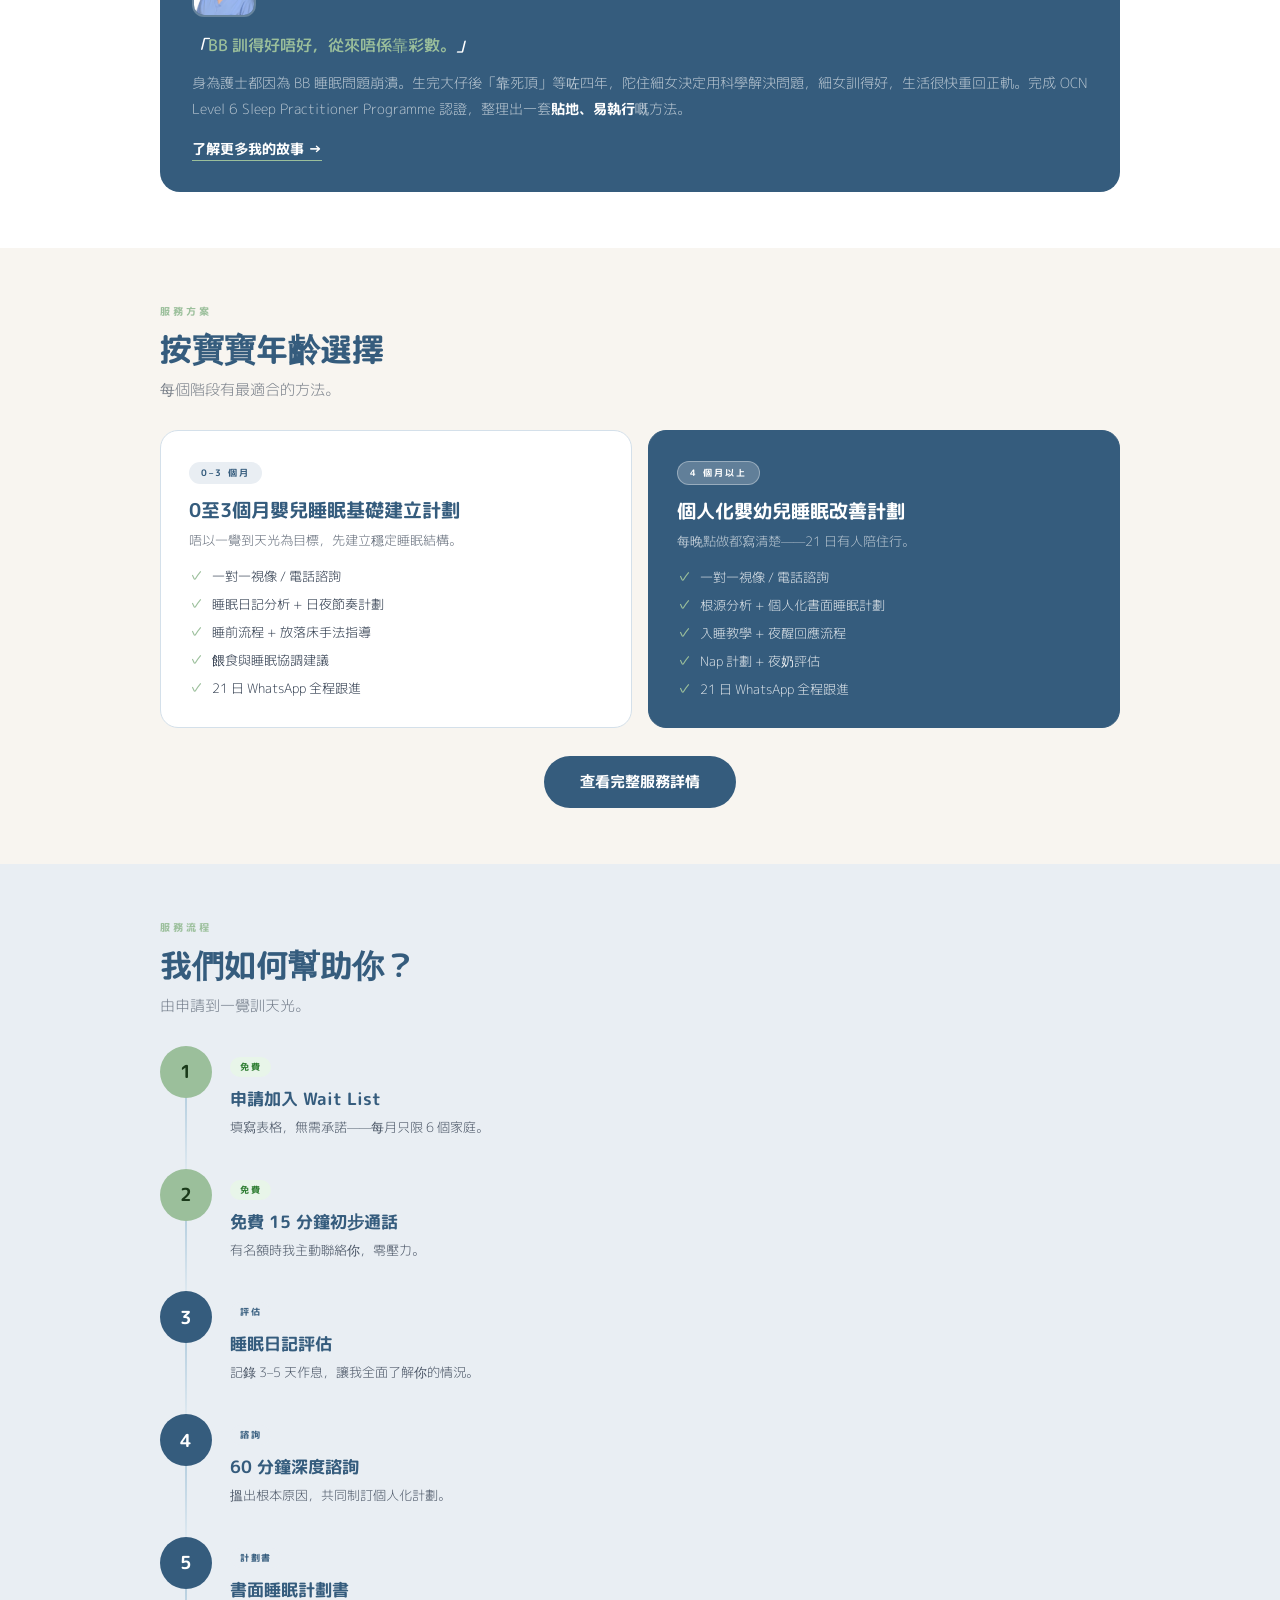
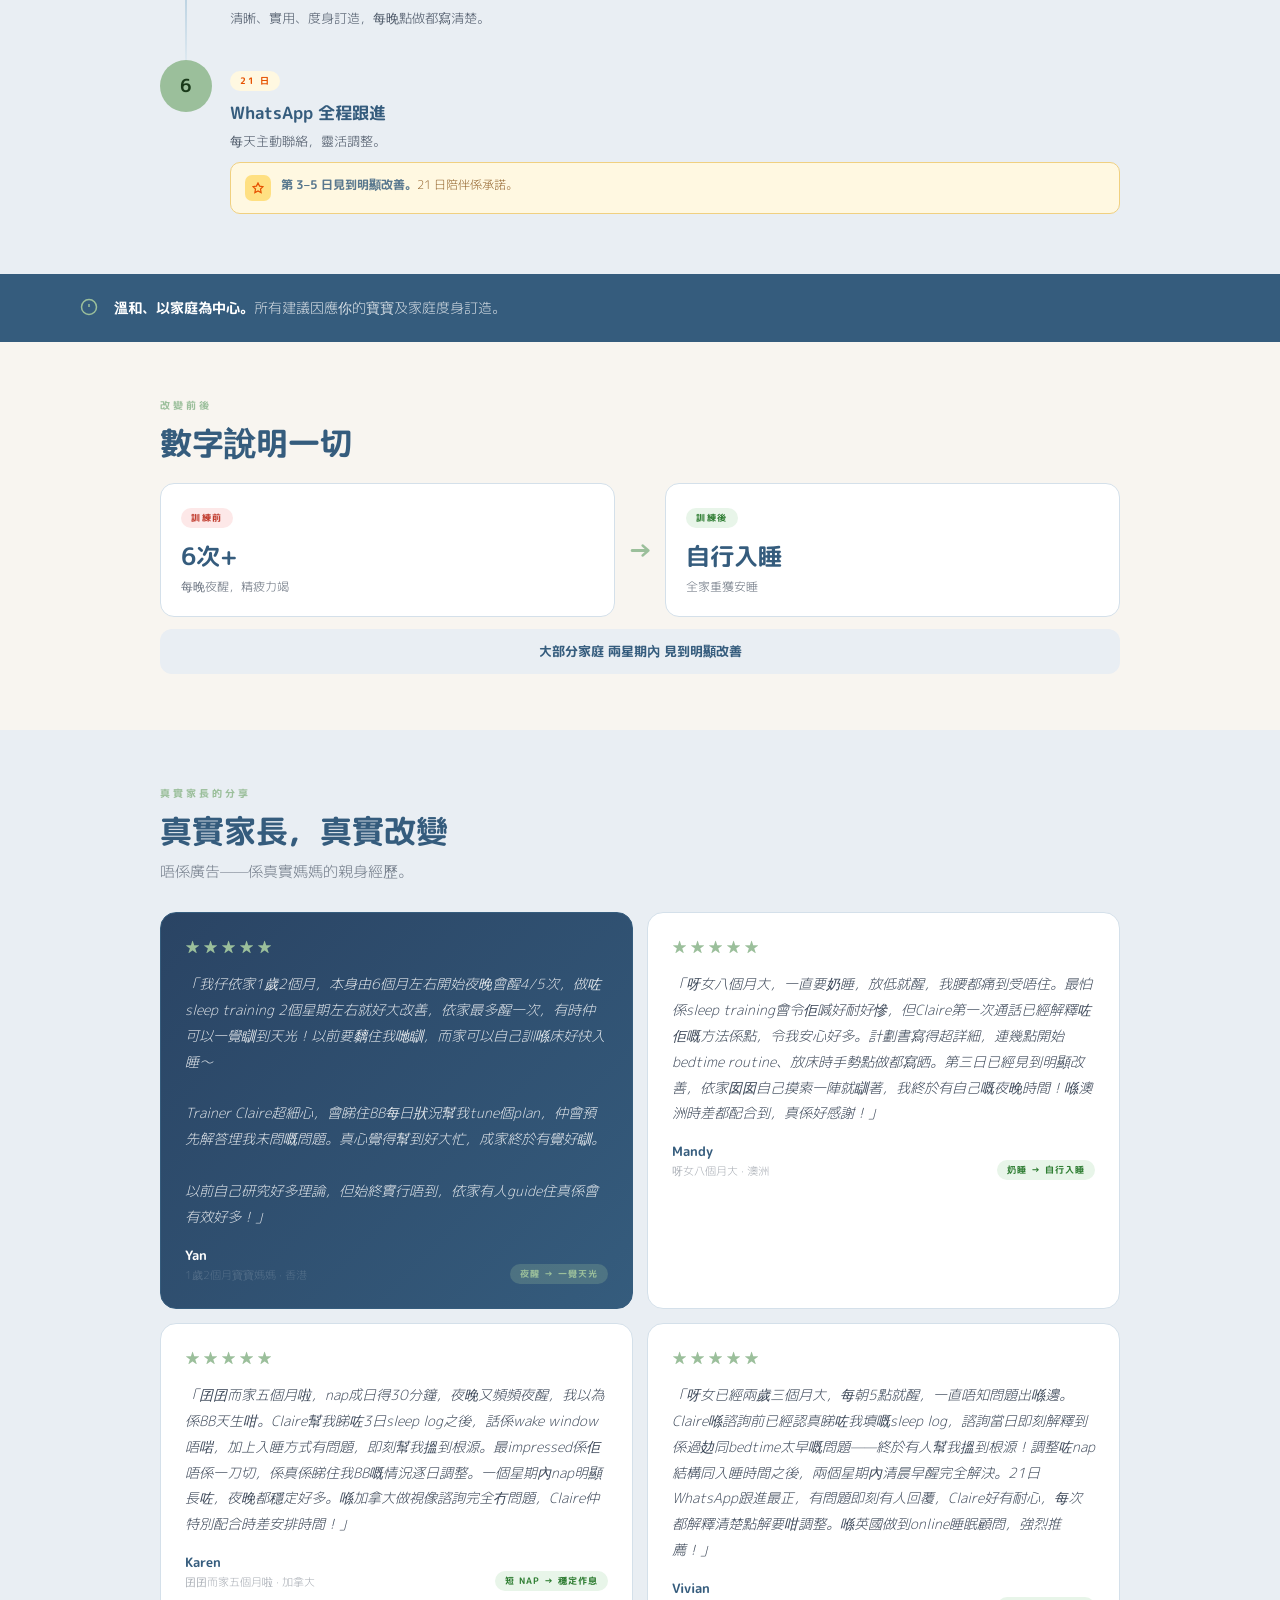
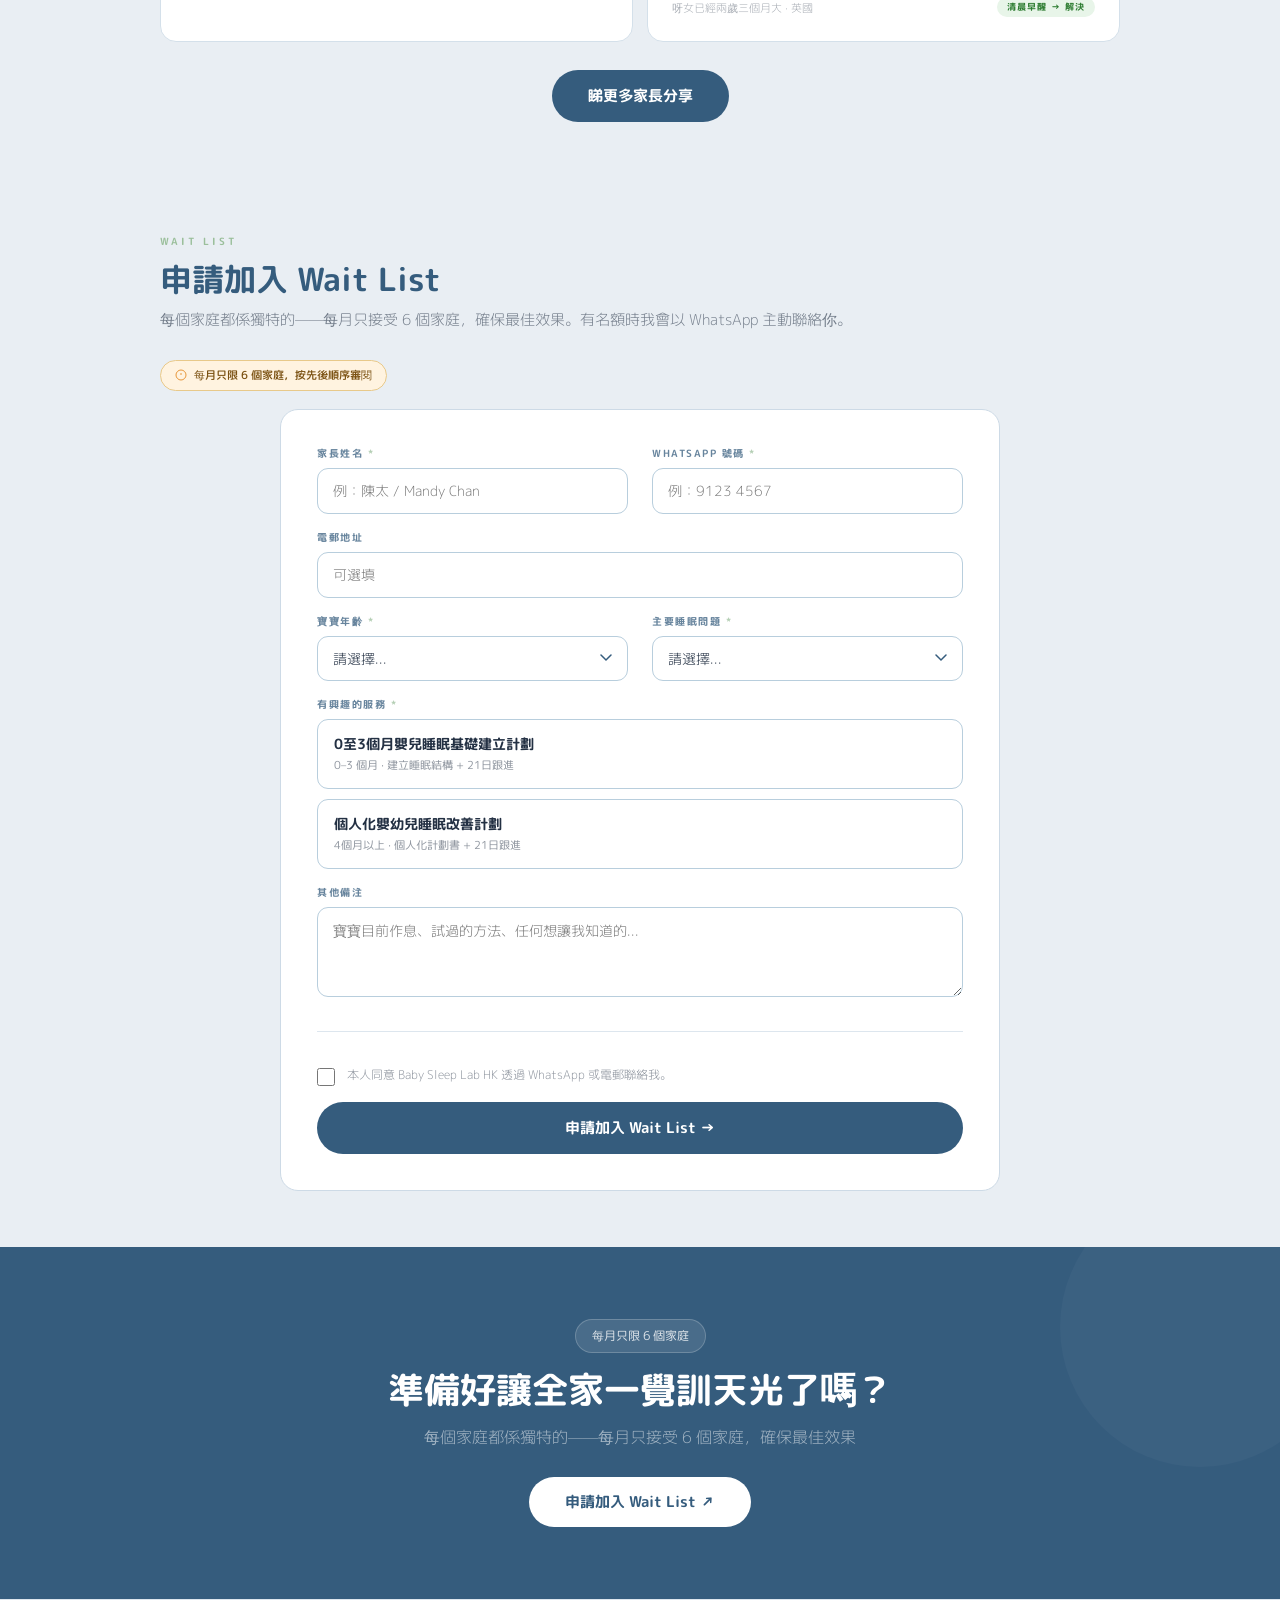
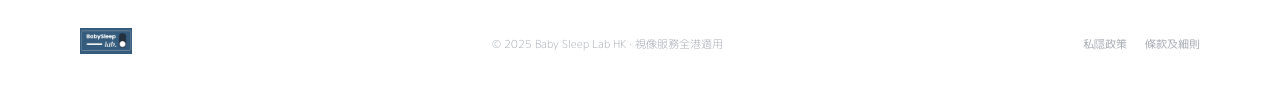
==== commit d7b2e784: "Add files via upload Update website" ====
--- a/index.html
+++ b/index.html
@@ -3,289 +3,165 @@
 <head>
 <meta charset="UTF-8">
 <meta name="viewport" content="width=device-width, initial-scale=1.0">
-<title>Baby Sleep Lab HK | 香港嬰兒睡眠顧問 | 讓寶寶好好訓，讓生活重回正軌</title>
-<meta name="description" content="由英國認證睡眠顧問 Claire 主理，結合 13 年護理經驗與嬰兒睡眠科學，幫 BB 兩星期內一覺訓天光。每月只接受 8 個家庭。">
+<title>Baby Sleep Lab HK | 香港嬰兒睡眠顧問</title>
+<meta name="description" content="由英國認證睡眠顧問 Claire 主理，結合 13 年護理經驗與嬰兒睡眠科學，幫 BB 兩星期內一覺訓天光。OCN Level 6 認證，全港視像服務。">
 <link rel="stylesheet" href="style.css">
-<style>
-.hero{background:var(--cream);padding:72px 48px 64px;position:relative;overflow:hidden;min-height:500px;display:flex;align-items:center;}
-.hbg1{position:absolute;top:-80px;right:-60px;width:320px;height:320px;border-radius:50%;background:#ccdce8;opacity:0.45;}
-.hbg2{position:absolute;bottom:-60px;left:5%;width:200px;height:200px;border-radius:50%;background:#c4d8ca;opacity:0.25;}
-.hz{position:relative;z-index:1;max-width:600px;}
-.pill-o{display:inline-flex;align-items:center;gap:6px;background:#FFF3E0;border:0.5px solid #e8c98a;border-radius:20px;padding:5px 14px;margin-bottom:14px;}
-.od{width:7px;height:7px;border-radius:50%;background:#E8973A;animation:pu 2s infinite;flex-shrink:0;}
-@keyframes pu{0%,100%{opacity:1;}50%{opacity:0.4;}}
-.pill-o span{font-size:11px;color:#7a5010;font-weight:500;}
-.result-pill{display:inline-flex;align-items:center;gap:7px;background:#E8F5E9;border:0.5px solid var(--green);border-radius:20px;padding:7px 16px;margin-bottom:14px;display:block;}
-.result-pill svg{width:13px;height:13px;stroke:#2e7d32;fill:none;stroke-width:2.5;stroke-linecap:round;flex-shrink:0;}
-.result-pill span{font-size:12px;color:#1a5c1a;font-weight:700;}
-.slogan{font-size:14px;color:var(--blue);font-weight:500;border-left:3px solid var(--green);padding-left:12px;margin-bottom:12px;line-height:1.55;opacity:0.8;}
-.limit{font-size:12px;color:var(--dark);opacity:0.45;font-style:italic;margin-bottom:22px;}
-.hero-btns{display:flex;gap:12px;margin-bottom:28px;flex-wrap:wrap;}
-.pgrid{display:grid;grid-template-columns:1fr 1fr;gap:12px;}
-.pc{background:var(--white);border-radius:14px;padding:18px;display:flex;gap:12px;align-items:flex-start;border:0.5px solid #d4e0ea;}
-.pico{width:36px;height:36px;border-radius:10px;background:var(--silver);display:flex;align-items:center;justify-content:center;flex-shrink:0;}
-.pico svg{width:16px;height:16px;stroke:var(--blue);fill:none;stroke-width:2;}
-.pc h4{font-size:14px;font-weight:700;color:var(--blue);margin-bottom:3px;}
-.pc p{font-size:13px;color:var(--dark);line-height:1.6;font-weight:300;opacity:0.85;}
-.pe{text-align:center;margin-top:18px;font-size:16px;font-weight:700;color:var(--blue);opacity:0.65;}
-.acard{background:var(--blue);border-radius:18px;padding:28px;}
-.atop{display:flex;align-items:center;gap:14px;margin-bottom:14px;}
-.ava{width:60px;height:72px;border-radius:12px;overflow:hidden;border:2px solid rgba(255,255,255,0.3);flex-shrink:0;}
-.ava img{width:100%;height:100%;object-fit:cover;object-position:center top;}
-.aname{font-size:16px;font-weight:700;color:var(--white);}
-.arole{font-size:12px;color:rgba(255,255,255,0.55);font-weight:300;}
-.aquote{font-size:15px;font-weight:500;color:var(--white);line-height:1.6;margin-bottom:10px;font-style:italic;}
-.aquote em{color:var(--green);font-style:normal;}
-.abody{font-size:13px;color:rgba(255,255,255,0.68);line-height:1.78;font-weight:300;margin-bottom:14px;}
-.abody strong{font-weight:700;color:var(--white);}
-.alink{font-size:13px;color:var(--white);font-weight:700;border-bottom:1.5px solid var(--green);padding-bottom:1px;text-decoration:none;}
-.sgrid{display:grid;grid-template-columns:1fr 1fr;gap:16px;}
-.scard{border-radius:16px;padding:24px;border:0.5px solid #d4e0ea;background:var(--white);}
-.scard.feat{background:var(--blue);border-color:var(--blue);}
-.stag{display:inline-block;font-size:9px;letter-spacing:2px;text-transform:uppercase;padding:3px 11px;border-radius:18px;margin-bottom:12px;font-weight:700;}
-.sta{background:var(--silver);color:var(--blue);}
-.stb{background:rgba(255,255,255,0.22);color:var(--white);border:0.5px solid rgba(255,255,255,0.35);}
-.scard h3{font-size:18px;font-weight:700;color:var(--blue);margin-bottom:6px;}
-.scard.feat h3{color:var(--white);}
-.sdesc{font-size:13px;color:var(--dark);opacity:0.7;line-height:1.6;font-weight:300;margin-bottom:12px;}
-.scard.feat .sdesc{color:rgba(255,255,255,0.68);opacity:1;}
-.slist{list-style:none;display:flex;flex-direction:column;gap:7px;}
-.slist li{font-size:13px;color:var(--dark);font-weight:300;display:flex;gap:8px;align-items:flex-start;line-height:1.5;}
-.scard.feat .slist li{color:rgba(255,255,255,0.85);}
-.ck{color:var(--green);font-weight:700;font-size:14px;flex-shrink:0;}
-.scard.feat .ck{color:#9BBF9B;}
-.sproof{background:var(--silver);border-radius:12px;padding:14px 16px;margin-top:14px;display:flex;gap:10px;align-items:flex-start;}
-.sproof svg{width:14px;height:14px;stroke:var(--blue);fill:none;stroke-width:2;flex-shrink:0;margin-top:2px;}
-.sproof p{font-size:12px;color:var(--blue);font-weight:300;line-height:1.6;}
-.sproof p strong{font-weight:700;}
-
-@media(max-width:768px){
-  .hero{padding:26px 18px 22px;min-height:auto;}
-  .hbg1{width:180px;height:180px;top:-40px;right:-40px;}
-  .hbg2{display:none;}
-  .pgrid{grid-template-columns:1fr;}
-  .sgrid{grid-template-columns:1fr;}
-  .hero-btns{flex-direction:column;}
-  .hero-btns .btn-main,.hero-btns .btn-outline{width:100%;text-align:center;padding:13px;}
-}
-</style>
 </head>
 <body>
-
 <nav class="nav">
-  <a href="index.html"><img src="images/logo.png" alt="Baby Sleep Lab HK"></a>
-  <div class="nav-links">
-    <a href="index.html" class="active">主頁</a>
+  <a href="index.html"><img class="logo" src="images/logo.png" alt="Baby Sleep Lab HK"></a>
+  <div class="navlinks">
+    <a href="index.html" class="act">主頁</a>
     <a href="about.html">關於我</a>
     <a href="services.html">服務方案</a>
     <a href="testimonials.html">客戶心聲</a>
   </div>
-  <a href="#apply" class="nav-btn">加入 Wait List</a>
+  <a href="#waitlist" class="nav-btn">加入 Wait List</a>
 </nav>
+<div class="fomo-bar"><span class="fomo-dot"></span><span>每個家庭都係獨特的——每月只接受 <strong>6 個家庭</strong>，確保最佳效果</span></div>
 
-<div class="fomo-bar">
-  <span class="fomo-dot"></span>
-  <span>每個家庭都係獨特的——每月只接受 <strong>8 個家庭</strong>，確保最佳效果</span>
+<section class="hero">
+  <div class="hbg1"></div><div class="hbg2"></div>
+  <div class="hero-inner">
+    <div class="pill-o"><span class="pill-dot"></span><span>現正接受新家庭申請</span></div>
+    <h1 class="h1">讓寶寶<em>好好訓</em>，<br>讓生活重回正軌</h1>
+    <p class="body-t">由 <strong>英國認證睡眠顧問 Claire</strong> 主理，結合 13 年護理經驗與嬰兒睡眠科學，幫 BB 兩星期內一覺訓天光。</p>
+    <div class="result-pill"><svg viewBox="0 0 24 24"><polyline points="20 6 9 17 4 12"/></svg><span>大部分家庭 兩星期內 見到明顯改善</span></div>
+    <p class="hero-slogan">用睡眠科學，陪你一步步生活重回正軌</p>
+    <p class="hero-limit">每月只接受 6 個家庭，確保每個家庭得到全心投入。</p>
+    <div class="hero-btns">
+      <a href="#waitlist" class="btn-p">申請加入 Wait List</a>
+      <a href="services.html" class="btn-o">了解服務方案</a>
+    </div>
+    <div class="certs">
+      <div class="crow"><div class="cico"><svg viewBox="0 0 24 24"><circle cx="12" cy="8" r="6"/><path d="M8.21 13.89L7 23l5-3 5 3-1.21-9.12"/></svg></div><div><div class="cmain">認證嬰兒睡眠顧問</div><div class="csub">OCN Level 6 Sleep Practitioner Programme · London School of Child Studies, UK</div></div></div>
+      <div class="crow"><div class="cico"><svg viewBox="0 0 24 24"><path d="M22 11.08V12a10 10 0 1 1-5.93-9.14"/><polyline points="22 4 12 14.01 9 11.01"/></svg></div><div><div class="cmain">曾係英國同香港註冊護士</div><div class="csub">13 年多專科護理經驗 · 衛生署母嬰健康院 · 中文大學公共衛生學碩士</div></div></div>
+    </div>
+  </div>
+</section>
+
+<div class="trust-bar">
+  <div class="trust-item"><span class="trust-num">OCN 6</span><span class="trust-lbl">認可顧問</span></div>
+  <div class="trust-item"><span class="trust-num">13+年</span><span class="trust-lbl">護理經驗</span></div>
+  <div class="trust-item"><span class="trust-num">1000+</span><span class="trust-lbl">服務家庭</span></div>
+  <div class="trust-item"><span class="trust-num">21日</span><span class="trust-lbl">WhatsApp 跟進</span></div>
 </div>
 
-<div class="hero">
-  <div class="hbg1"></div>
-  <div class="hbg2"></div>
-  <div class="hz">
-    <div class="pill-o"><span class="od"></span><span>現正接受新家庭申請</span></div>
-    <h1 class="h1">讓寶寶<em>好好訓</em>，<br>讓生活重回正軌</h1>
-    <p class="body-txt">由 <strong>英國認證睡眠顧問 Claire</strong> 主理，結合 13 年護理經驗與嬰兒睡眠科學，幫 BB 兩星期內一覺訓天光。</p>
-    <div class="result-pill">
-      <svg viewBox="0 0 24 24" style="display:inline;vertical-align:middle;margin-right:6px;"><polyline points="20 6 9 17 4 12"/></svg>
-      <span>大部分家庭 兩星期內 見到明顯改善</span>
+<section class="sec sl">
+  <div class="sec-inner">
+    <span class="ey">你是否正在經歷...</span>
+    <h2 class="h2">你並不孤單</h2>
+    <p class="sub">身為護士都因為 BB 睡眠問題崩潰——你的感受，我完全明白。</p>
+    <div class="pain-grid">
+      <div class="pain-card"><div class="pain-ico"><svg viewBox="0 0 24 24"><circle cx="12" cy="12" r="10"/><path d="M12 6v6l4 2"/></svg></div><div><h4>頻繁夜醒</h4><p>一晚醒幾次，全家嚴重睡眠不足</p></div></div>
+      <div class="pain-card"><div class="pain-ico"><svg viewBox="0 0 24 24"><path d="M20.84 4.61a5.5 5.5 0 0 0-7.78 0L12 5.67l-1.06-1.06a5.5 5.5 0 0 0-7.78 7.78l1.06 1.06L12 21.23l7.78-7.78 1.06-1.06a5.5 5.5 0 0 0 0-7.78z"/></svg></div><div><h4>抱睡 / 奶睡</h4><p>媽媽手，腰酸背痛到極點</p></div></div>
+      <div class="pain-card"><div class="pain-ico"><svg viewBox="0 0 24 24"><circle cx="12" cy="12" r="10"/><line x1="12" y1="8" x2="12" y2="12"/><line x1="12" y1="16" x2="12.01" y2="16"/></svg></div><div><h4>資訊太多太雜</h4><p>唔知邊個可信，試晒又唔 work</p></div></div>
+      <div class="pain-card"><div class="pain-ico"><svg viewBox="0 0 24 24"><path d="M17 21v-2a4 4 0 0 0-4-4H5a4 4 0 0 0-4 4v2"/><circle cx="9" cy="7" r="4"/></svg></div><div><h4>精疲力竭</h4><p>完全無晒 me time，零社交，情緒快崩潰</p></div></div>
     </div>
-    <p class="slogan">用睡眠科學，陪你一步步生活重回正軌</p>
-    <p class="limit">每月只接受 8 個家庭，確保每個家庭得到全心投入。</p>
-    <div class="hero-btns">
-      <a href="#apply" class="btn-main">申請加入 Wait List</a>
-      <a href="services.html" class="btn-outline">了解服務方案</a>
-    </div>
-    <div class="cert-stack">
-      <div class="crow"><div class="cico"><svg viewBox="0 0 24 24"><circle cx="12" cy="8" r="6"/><path d="M8.21 13.89L7 23l5-3 5 3-1.21-9.12"/></svg></div><div><div class="cmain">認證嬰兒睡眠顧問</div><div class="csub">OCN Level 6 Accredited · London School of Child Studies, UK</div></div></div>
-      <div class="crow"><div class="cico"><svg viewBox="0 0 24 24"><path d="M22 11.08V12a10 10 0 1 1-5.93-9.14"/><polyline points="22 4 12 14.01 9 11.01"/></svg></div><div><div class="cmain">前香港及英國 (UK) 註冊護士</div><div class="csub">13 年多專科護理經驗 · 衛生署母嬰健康院 · 中文大學公共衛生學碩士</div></div></div>
+    <p class="pain-end">如果你係咁，你黎啱地方啦。</p>
+  </div>
+</section>
+
+<section class="sec">
+  <div class="sec-inner">
+    <span class="ey">關於創辦人</span>
+    <div class="about-card">
+      <div class="about-top"><div class="about-ava"><img src="images/claire.jpg" alt="Claire"></div><div><div class="about-name">Claire</div><div class="about-role">Baby Sleep Lab HK 創辦人</div></div></div>
+      <p class="about-quote">「<em>BB 訓得好唔好，從來唔係靠彩數。</em>」</p>
+      <p class="about-body">身為護士都因為 BB 睡眠問題崩潰。生完大仔後「靠死頂」等咗四年，陀住細女決定用科學解決問題，細女訓得好，生活很快重回正軌。完成 OCN Level 6 Sleep Practitioner Programme 認證，整理出一套<strong>貼地、易執行</strong>嘅方法。</p>
+      <a href="about.html" class="about-link">了解更多我的故事 →</a>
     </div>
   </div>
-</div>
+</section>
 
-<div class="trust-bar">
-  <div class="ti"><span class="tn">OCN 6</span><span class="tl">認可顧問</span></div>
-  <div class="ti"><span class="tn">13+年</span><span class="tl">護理經驗</span></div>
-  <div class="ti"><span class="tn">1000+</span><span class="tl">服務家庭</span></div>
-  <div class="ti"><span class="tn">21日</span><span class="tl">WhatsApp 跟進</span></div>
-</div>
+<section class="sec cr">
+  <div class="sec-inner">
+    <span class="ey">服務方案</span>
+    <h2 class="h2">按寶寶年齡選擇</h2>
+    <p class="sub">每個階段有最適合的方法。</p>
+    <div class="svc-grid">
+      <div class="svc-card"><span class="svc-tag a">0–3 個月</span><h3>0至3個月嬰兒睡眠基礎建立計劃</h3><p class="svc-desc">唔以一覺到天光為目標，先建立穩定睡眠結構。</p><ul class="svc-list"><li><span class="svc-ck">✓</span>一對一視像 / 電話諮詢</li><li><span class="svc-ck">✓</span>睡眠日記分析 + 日夜節奏計劃</li><li><span class="svc-ck">✓</span>睡前流程 + 放落床手法指導</li><li><span class="svc-ck">✓</span>餵食與睡眠協調建議</li><li><span class="svc-ck">✓</span>21 日 WhatsApp 全程跟進</li></ul></div>
+      <div class="svc-card feat"><span class="svc-tag b">4 個月以上</span><h3>個人化嬰幼兒睡眠改善計劃</h3><p class="svc-desc">每晚點做都寫清楚——21 日有人陪住行。</p><ul class="svc-list"><li><span class="svc-ck">✓</span>一對一視像 / 電話諮詢</li><li><span class="svc-ck">✓</span>根源分析 + 個人化書面睡眠計劃</li><li><span class="svc-ck">✓</span>入睡教學 + 夜醒回應流程</li><li><span class="svc-ck">✓</span>Nap 計劃 + 夜奶評估</li><li><span class="svc-ck">✓</span>21 日 WhatsApp 全程跟進</li></ul></div>
+    </div>
+    <div style="text-align:center;margin-top:28px;"><a href="services.html" class="btn-p">查看完整服務詳情</a></div>
+  </div>
+</section>
 
-<!-- PAIN -->
-<div class="sec sl">
-  <span class="ey">你是否正在經歷...</span>
-  <h2 class="h2">你並不孤單</h2>
-  <p class="sub">身為護士都因為 BB 睡眠問題崩潰——你的感受，我完全明白。</p>
-  <div class="pgrid">
-    <div class="pc"><div class="pico"><svg viewBox="0 0 24 24"><circle cx="12" cy="12" r="10"/><path d="M12 6v6l4 2"/></svg></div><div><h4>頻繁夜醒</h4><p>一晚醒幾次，全家嚴重睡眠不足</p></div></div>
-    <div class="pc"><div class="pico"><svg viewBox="0 0 24 24"><path d="M20.84 4.61a5.5 5.5 0 0 0-7.78 0L12 5.67l-1.06-1.06a5.5 5.5 0 0 0-7.78 7.78l1.06 1.06L12 21.23l7.78-7.78 1.06-1.06a5.5 5.5 0 0 0 0-7.78z"/></svg></div><div><h4>抱睡 / 奶睡</h4><p>媽媽手，腰酸背痛到極點</p></div></div>
-    <div class="pc"><div class="pico"><svg viewBox="0 0 24 24"><circle cx="12" cy="12" r="10"/><line x1="12" y1="8" x2="12" y2="12"/><line x1="12" y1="16" x2="12.01" y2="16"/></svg></div><div><h4>資訊太多太雜</h4><p>唔知邊個可信，試晒又唔 work</p></div></div>
-    <div class="pc"><div class="pico"><svg viewBox="0 0 24 24"><path d="M17 21v-2a4 4 0 0 0-4-4H5a4 4 0 0 0-4 4v2"/><circle cx="9" cy="7" r="4"/></svg></div><div><h4>精疲力竭</h4><p>完全無晒 me time，零社交，情緒快崩潰</p></div></div>
-  </div>
-  <p class="pe">如果你係咁，你黎啱地方啦。</p>
-</div>
-
-<!-- ABOUT -->
-<div class="sec">
-  <span class="ey">關於創辦人</span>
-  <div class="acard">
-    <div class="atop">
-      <div class="ava"><img src="images/claire.jpg" alt="Claire"></div>
-      <div><div class="aname">Claire</div><div class="arole">Baby Sleep Lab HK 創辦人</div></div>
-    </div>
-    <p class="aquote">「<em>BB 訓得好唔好，從來唔係靠彩數。</em>」</p>
-    <p class="abody">身為護士都因為 BB 睡眠問題崩潰。生完大仔後「靠死頂」等咗四年，陀住細女決定用科學解決問題，細女訓得好，生活很快重回正軌。之後完成 OCN Level 6 認證，整理出一套<strong>貼地、易執行</strong>嘅方法。</p>
-    <a class="alink" href="about.html">了解更多我的故事 →</a>
-  </div>
-</div>
-
-<!-- SERVICES -->
-<div class="sec cr">
-  <span class="ey">服務方案</span>
-  <h2 class="h2">按寶寶年齡選擇</h2>
-  <p class="sub">每個階段有最適合的方法。</p>
-  <div class="sgrid">
-    <div class="scard">
-      <span class="stag sta">0–3 個月</span>
-      <h3>0至3個月嬰兒睡眠基礎建立計劃</h3>
-      <p class="sdesc">唔追求一覺到天光——幫你整好睡眠底層。</p>
-      <ul class="slist">
-        <li><span class="ck">✓</span>一對一視像 / 電話諮詢</li>
-        <li><span class="ck">✓</span>睡眠日記分析 + 日夜節奏計劃</li>
-        <li><span class="ck">✓</span>睡前流程 + 放落床手法指導</li>
-        <li><span class="ck">✓</span>黃昏崩潰時段處理方案</li>
-        <li><span class="ck">✓</span>21 日 WhatsApp 全程跟進</li>
-      </ul>
-    </div>
-    <div class="scard feat">
-      <span class="stag stb">4 個月以上</span>
-      <h3>個人化嬰幼兒睡眠改善計劃</h3>
-      <p class="sdesc">每晚點做都寫清楚——21 日有人陪住行。</p>
-      <ul class="slist">
-        <li><span class="ck">✓</span>一對一視像 / 電話諮詢</li>
-        <li><span class="ck">✓</span>根源分析 + 個人化書面睡眠計劃</li>
-        <li><span class="ck">✓</span>入睡教學 + 夜醒回應流程</li>
-        <li><span class="ck">✓</span>Nap 計劃 + 夜奶評估</li>
-        <li><span class="ck">✓</span>21 日 WhatsApp 全程跟進</li>
-      </ul>
+<section class="sec sl">
+  <div class="sec-inner">
+    <span class="ey">服務流程</span>
+    <h2 class="h2">我們如何幫助你？</h2>
+    <p class="sub">由申請到一覺訓天光。</p>
+    <div class="steps-col">
+      <div class="step-row"><div class="step-num g">1</div><div class="step-body"><span class="step-tag tag-free">免費</span><h3>申請加入 Wait List</h3><p>填寫表格，無需承諾——每月只限 6 個家庭。</p></div></div>
+      <div class="step-row"><div class="step-num g">2</div><div class="step-body"><span class="step-tag tag-free">免費</span><h3>免費 15 分鐘初步通話</h3><p>有名額時我主動聯絡你，零壓力。</p></div></div>
+      <div class="step-row"><div class="step-num">3</div><div class="step-body"><span class="step-tag tag-step">評估</span><h3>睡眠日記評估</h3><p>記錄 3–5 天作息，讓我全面了解你的情況。</p></div></div>
+      <div class="step-row"><div class="step-num">4</div><div class="step-body"><span class="step-tag tag-step">諮詢</span><h3>60 分鐘深度諮詢</h3><p>搵出根本原因，共同制訂個人化計劃。</p></div></div>
+      <div class="step-row"><div class="step-num">5</div><div class="step-body"><span class="step-tag tag-step">計劃書</span><h3>書面睡眠計劃書</h3><p>清晰、實用、度身訂造，每晚點做都寫清楚。</p></div></div>
+      <div class="step-row"><div class="step-num g">6</div><div class="step-body"><span class="step-tag tag-days">21 日</span><h3>WhatsApp 全程跟進</h3><p>每天主動聯絡，靈活調整。</p><div class="bonus-box"><div class="bonus-ico"><svg viewBox="0 0 24 24"><path d="M12 2l3.09 6.26L22 9.27l-5 4.87 1.18 6.88L12 17.77l-6.18 3.25L7 14.14 2 9.27l6.91-1.01L12 2z"/></svg></div><div class="bonus-txt"><p><strong>第 3–5 日見到明顯改善。</strong>21 日陪伴係承諾。</p></div></div></div></div>
     </div>
   </div>
-  <div style="text-align:center;margin-top:20px;">
-    <a href="services.html" class="btn-outline">查看完整服務詳情 →</a>
+</section>
+
+<div class="notice-bar"><svg viewBox="0 0 24 24"><circle cx="12" cy="12" r="10"/><line x1="12" y1="8" x2="12" y2="12"/><line x1="12" y1="16" x2="12.01" y2="16"/></svg><p><strong>溫和、以家庭為中心。</strong>所有建議因應你的寶寶及家庭度身訂造。</p></div>
+
+<section class="sec cr">
+  <div class="sec-inner">
+    <span class="ey">改變前後</span>
+    <h2 class="h2" style="margin-bottom:20px;">數字說明一切</h2>
+    <div class="ba-row"><div class="ba-card"><span class="ba-tag before">訓練前</span><h4>6次+</h4><p>每晚夜醒，精疲力竭</p></div><div class="ba-arrow">→</div><div class="ba-card"><span class="ba-tag after">訓練後</span><h4>自行入睡</h4><p>全家重獲安睡</p></div></div>
+    <div class="ba-note">大部分家庭 兩星期內 見到明顯改善</div>
   </div>
-</div>
+</section>
 
-<!-- PROCESS -->
-<div class="sec sl">
-  <span class="ey">服務流程</span>
-  <h2 class="h2">我們係如何幫助你？</h2>
-  <p class="sub">由申請到一覺訓天光。</p>
-  <div class="step"><div class="sn g">1</div><div class="sb"><span class="stag tf">免費</span><h3>申請加入 Wait List</h3><p>填寫表格，無需承諾——每月只限 8 個家庭。</p><div class="chips"><span class="chip hl">名額有限</span></div></div></div>
-  <div class="step"><div class="sn g">2</div><div class="sb"><span class="stag tf">免費</span><h3>免費 15 分鐘初步通話</h3><p>有名額時我主動聯絡你，零壓力。</p></div></div>
-  <div class="step"><div class="sn">3</div><div class="sb"><span class="stag ti2">評估</span><h3>睡眠日記評估</h3><p>記錄 3–5 天作息，讓我全面了解。</p></div></div>
-  <div class="step"><div class="sn">4</div><div class="sb"><span class="stag ti2">諮詢</span><h3>60 分鐘深度諮詢</h3><p>搵出根本原因，共同制訂計劃。</p></div></div>
-  <div class="step"><div class="sn">5</div><div class="sb"><span class="stag ti2">計劃書</span><h3>書面睡眠計劃書</h3><p>清晰、實用、度身訂造，每晚點做都寫清楚。</p></div></div>
-  <div class="step"><div class="sn g">6</div><div class="sb"><span class="stag ts">21 日</span><h3>WhatsApp 全程跟進</h3><p>每天主動聯絡，靈活調整。</p><div class="bonus-bx"><div class="bonus-ico"><svg viewBox="0 0 24 24"><path d="M12 2l3.09 6.26L22 9.27l-5 4.87 1.18 6.88L12 17.77l-6.18 3.25L7 14.14 2 9.27l6.91-1.01L12 2z"/></svg></div><div class="bonus-txt"><p><strong>第 3–5 日見到明顯改善。</strong>21 日陪伴係承諾。</p></div></div></div></div>
-</div>
+<section class="sec sl">
+  <div class="sec-inner">
+    <span class="ey">真實家長的分享</span>
+    <h2 class="h2">真實家長，真實改變</h2>
+    <p class="sub">唔係廣告——係真實媽媽的親身經歷。</p>
+    <div class="testi-grid">
+      <div class="testi-card feat"><div class="stars"><span class="star">★</span><span class="star">★</span><span class="star">★</span><span class="star">★</span><span class="star">★</span></div><p class="testi-q">「我仔依家1歲2個月，本身由6個月左右開始夜晚會醒4/5次，做咗sleep training 2個星期左右就好大改善，依家最多醒一次，有時仲可以一覺瞓到天光！以前要黐住我哋瞓，而家可以自己訓喺床好快入睡～<br><br>Trainer Claire超細心，會睇住BB每日狀況幫我tune個plan，仲會預先解答埋我未問嘅問題。真心覺得幫到好大忙，成家終於有覺好瞓。<br><br>以前自己研究好多理論，但始終實行唔到，依家有人guide住真係會有效好多！」</p><div class="testi-bottom"><div><div class="testi-name">Yan</div><div class="testi-det">1歲2個月寶寶媽媽 · 香港</div></div><span class="testi-badge">夜醒 → 一覺天光</span></div></div>
+      <div class="testi-card"><div class="stars"><span class="star">★</span><span class="star">★</span><span class="star">★</span><span class="star">★</span><span class="star">★</span></div><p class="testi-q">「呀女八個月大，一直要奶睡，放低就醒，我腰都痛到受唔住。最怕係sleep training會令佢喊好耐好慘，但Claire第一次通話已經解釋咗佢嘅方法係點，令我安心好多。計劃書寫得超詳細，連幾點開始bedtime routine、放床時手勢點做都寫晒。第三日已經見到明顯改善，依家囡囡自己摸索一陣就瞓著，我終於有自己嘅夜晚時間！喺澳洲時差都配合到，真係好感謝！」</p><div class="testi-bottom"><div><div class="testi-name">Mandy</div><div class="testi-det">呀女八個月大 · 澳洲</div></div><span class="testi-badge">奶睡 → 自行入睡</span></div></div>
+      <div class="testi-card"><div class="stars"><span class="star">★</span><span class="star">★</span><span class="star">★</span><span class="star">★</span><span class="star">★</span></div><p class="testi-q">「囝囝而家五個月啦，nap成日得30分鐘，夜晚又頻頻夜醒，我以為係BB天生咁。Claire幫我睇咗3日sleep log之後，話係wake window唔啱，加上入睡方式有問題，即刻幫我搵到根源。最impressed係佢唔係一刀切，係真係睇住我BB嘅情況逐日調整。一個星期內nap明顯長咗，夜晚都穩定好多。喺加拿大做視像諮詢完全冇問題，Claire仲特別配合時差安排時間！」</p><div class="testi-bottom"><div><div class="testi-name">Karen</div><div class="testi-det">囝囝而家五個月啦 · 加拿大</div></div><span class="testi-badge">短 nap → 穩定作息</span></div></div>
+      <div class="testi-card"><div class="stars"><span class="star">★</span><span class="star">★</span><span class="star">★</span><span class="star">★</span><span class="star">★</span></div><p class="testi-q">「呀女已經兩歲三個月大，每朝5點就醒，一直唔知問題出喺邊。Claire喺諮詢前已經認真睇咗我填嘅sleep log，諮詢當日即刻解釋到係過攰同bedtime太早嘅問題——終於有人幫我搵到根源！調整咗nap結構同入睡時間之後，兩個星期內清晨早醒完全解決。21日WhatsApp跟進最正，有問題即刻有人回覆，Claire好有耐心，每次都解釋清楚點解要咁調整。喺英國做到online睡眠顧問，強烈推薦！」</p><div class="testi-bottom"><div><div class="testi-name">Vivian</div><div class="testi-det">呀女已經兩歲三個月大 · 英國</div></div><span class="testi-badge">清晨早醒 → 解決</span></div></div>
+    </div>
+    <div style="text-align:center;margin-top:28px;"><a href="testimonials.html" class="btn-p">睇更多家長分享</a></div>
+  </div>
+</section>
 
-<div class="nb"><svg viewBox="0 0 24 24"><circle cx="12" cy="12" r="10"/><line x1="12" y1="8" x2="12" y2="12"/><line x1="12" y1="16" x2="12.01" y2="16"/></svg><p><strong>溫和、以家庭為中心。</strong>所有建議因應你的寶寶及家庭度身訂造。</p></div>
-
-<!-- BEFORE AFTER -->
-<div class="sec cr">
-  <span class="ey">改變前後</span>
-  <h2 class="h2" style="margin-bottom:16px;">數字說明一切</h2>
-  <div class="ba-row"><div class="ba-card"><span class="ba-tag btb">訓練前</span><h4>6次+</h4><p>每晚夜醒，精疲力竭</p></div><div class="ba-mid">→</div><div class="ba-card"><span class="ba-tag bta">訓練後</span><h4>自行入睡</h4><p>全家重獲安睡</p></div></div>
-  <div class="ba-note">大部分家庭 兩星期內 見到明顯改善</div>
-</div>
-
-<!-- TESTIMONIALS PREVIEW -->
-<div class="sec sl">
-  <span class="ey">客戶心聲</span>
-  <h2 class="h2" style="margin-bottom:16px;">真實家長的分享</h2>
-  <div class="tgrid">
-    <div class="tc"><div class="stars"><span class="star">★</span><span class="star">★</span><span class="star">★</span><span class="star">★</span><span class="star">★</span></div><p class="tq">「以前每晚要起身 5、6 次，跟進兩個星期後，囡囡終於可以自己入睡，全家都瞓得好咗！」</p><p class="tname">Mandy</p><p class="tdet">8 個月寶寶媽媽</p></div>
-    <div class="tc"><div class="stars"><span class="star">★</span><span class="star">★</span><span class="star">★</span><span class="star">★</span><span class="star">★</span></div><p class="tq">「WhatsApp 跟進令我好有信心，有問題即時有人解答，唔係孤軍作戰。」</p><p class="tname">Karen</p><p class="tdet">5 個月寶寶媽媽</p></div>
-  </div>
-  <div style="text-align:center;margin-top:20px;">
-    <a href="testimonials.html" class="btn-outline">查看更多客戶心聲 →</a>
-  </div>
-</div>
-
-<!-- WAIT LIST FORM -->
-<div class="sec" id="apply" style="background:var(--silver);">
-  <span class="ey">Wait List</span>
-  <h2 class="h2">申請加入 Wait List</h2>
-  <p class="sub">每個家庭都係獨特的——每月只接受 8 個家庭，確保最佳效果。有名額時我會以 WhatsApp 主動聯絡你。</p>
-  <div class="ln"><svg viewBox="0 0 24 24"><circle cx="12" cy="12" r="10"/><line x1="12" y1="8" x2="12" y2="12"/><line x1="12" y1="16" x2="12.01" y2="16"/></svg><span>每月只限 8 個家庭，按先後順序審閱</span></div>
-  <div class="form-wrap">
-    <div id="wlf">
-      <div class="fg">
-        <div class="fi"><label>家長姓名 <span class="req">*</span></label><input type="text" id="nm" placeholder="例：陳太 / Mandy Chan"></div>
-        <div class="fi"><label>WhatsApp <span class="req">*</span></label><input type="tel" id="ph" placeholder="例：9123 4567"></div>
-        <div class="fi full"><label>電郵地址</label><input type="email" placeholder="可選填"></div>
-        <div class="fi"><label>寶寶年齡 <span class="req">*</span></label><select id="ag"><option value="">請選擇...</option><option>0–3 個月</option><option>4–6 個月</option><option>7–9 個月</option><option>10–12 個月</option><option>1–2 歲</option><option>2–3 歲</option></select></div>
-        <div class="fi"><label>主要睡眠問題 <span class="req">*</span></label><select id="is"><option value="">請選擇...</option><option>頻繁夜醒</option><option>抱睡/奶睡</option><option>難以入睡</option><option>日間小睡短</option><option>作息不規律</option><option>其他</option></select></div>
-        <div class="fi full"><label>有興趣的服務 <span class="req">*</span></label>
-          <div class="so">
-            <div class="sopt" id="s1" onclick="ps('s1')"><div class="sopt-t">0至3個月嬰兒睡眠基礎建立計劃</div><div class="sopt-d">0–3 個月 · 建立日夜規律 + 21日跟進</div></div>
-            <div class="sopt" id="s2" onclick="ps('s2')"><div class="sopt-t">個人化嬰幼兒睡眠改善計劃</div><div class="sopt-d">4個月以上 · 個人化計劃書 + 21日跟進</div></div>
-          </div>
+<section class="sec" style="background:var(--silver);" id="waitlist">
+  <div class="sec-inner">
+    <span class="ey">Wait List</span>
+    <h2 class="h2">申請加入 Wait List</h2>
+    <p class="sub">每個家庭都係獨特的——每月只接受 6 個家庭，確保最佳效果。有名額時我會以 WhatsApp 主動聯絡你。</p>
+    <div class="ln-tag"><svg viewBox="0 0 24 24"><circle cx="12" cy="12" r="10"/><line x1="12" y1="8" x2="12" y2="12"/><line x1="12" y1="16" x2="12.01" y2="16"/></svg><span>每月只限 6 個家庭，按先後順序審閱</span></div>
+    <div class="form-wrap">
+      <div id="form-body">
+        <div class="form-grid">
+          <div class="form-field"><label>家長姓名 <span class="req">*</span></label><input type="text" id="f-name" placeholder="例：陳太 / Mandy Chan"></div>
+          <div class="form-field"><label>WhatsApp 號碼 <span class="req">*</span></label><input type="tel" id="f-phone" placeholder="例：9123 4567"></div>
+          <div class="form-field full"><label>電郵地址</label><input type="email" placeholder="可選填"></div>
+          <div class="form-field"><label>寶寶年齡 <span class="req">*</span></label><select id="f-age"><option value="">請選擇...</option><option>0–3 個月</option><option>4–6 個月</option><option>7–9 個月</option><option>10–12 個月</option><option>1–2 歲</option><option>2–3 歲</option></select></div>
+          <div class="form-field"><label>主要睡眠問題 <span class="req">*</span></label><select id="f-issue"><option value="">請選擇...</option><option>頻繁夜醒</option><option>抱睡/奶睡</option><option>難以入睡</option><option>日間小睡短</option><option>作息不規律</option><option>其他</option></select></div>
+          <div class="form-field full"><label>有興趣的服務 <span class="req">*</span></label><div class="svc-opts"><div class="svc-opt" id="sopt1" onclick="selectSvc('sopt1')"><div class="svc-opt-title">0至3個月嬰兒睡眠基礎建立計劃</div><div class="svc-opt-sub">0–3 個月 · 建立睡眠結構 + 21日跟進</div></div><div class="svc-opt" id="sopt2" onclick="selectSvc('sopt2')"><div class="svc-opt-title">個人化嬰幼兒睡眠改善計劃</div><div class="svc-opt-sub">4個月以上 · 個人化計劃書 + 21日跟進</div></div></div></div>
+          <div class="form-field full"><label>其他備注</label><textarea placeholder="寶寶目前作息、試過的方法、任何想讓我知道的..."></textarea></div>
+          <div class="form-divider"></div>
+          <div class="priv-row"><input type="checkbox" id="f-consent"><p>本人同意 Baby Sleep Lab HK 透過 WhatsApp 或電郵聯絡我。</p></div>
+          <div class="form-err" id="f-err">請填妥所有必填項目並同意私隱條款</div>
+          <button class="submit-btn" onclick="submitForm()">申請加入 Wait List →</button>
         </div>
-        <div class="fi full"><label>其他備注</label><textarea placeholder="寶寶目前作息、試過的方法..."></textarea></div>
       </div>
-      <div class="fdiv"></div>
-      <div class="priv"><input type="checkbox" id="co"><p>本人同意 Baby Sleep Lab HK 透過 WhatsApp 或電郵聯絡我，處理本次申請。</p></div>
-      <span id="e-co" class="errmsg" style="display:none;margin-bottom:12px;"></span>
-      <button class="btn-main" style="width:100%;padding:14px;border-radius:26px;font-size:14px;" onclick="sf()">申請加入 Wait List →</button>
-      <p style="font-size:11px;color:var(--dark);opacity:0.4;text-align:center;margin-top:10px;">有名額時 Claire 將以 WhatsApp 主動聯絡你</p>
-    </div>
-    <div class="succ" id="suc">
-      <div class="sr"><svg viewBox="0 0 24 24" fill="none" stroke="#fff" stroke-width="2.5" stroke-linecap="round"><polyline points="20 6 9 17 4 12"/></svg></div>
-      <h3>已成功加入 Wait List！</h3>
-      <p>多謝你的申請。有名額時 Claire 將以 WhatsApp 主動聯絡你。<br><br>撐住——好覺快來喇。</p>
+      <div class="form-success" id="form-success"><div class="check"><svg viewBox="0 0 24 24" fill="none" stroke="#fff" stroke-width="2.5" stroke-linecap="round"><polyline points="20 6 9 17 4 12"/></svg></div><h3>已成功加入 Wait List！</h3><p>多謝你的申請。有名額時 Claire 將以 WhatsApp 主動聯絡你。<br><br>撐住——好覺快來喇。</p></div>
     </div>
   </div>
-</div>
+</section>
 
-<!-- CTA -->
-<div class="cta-sec">
-  <div class="cl"><span>每月只限 8 個家庭</span></div>
-  <h2>準備好讓全家一覺訓天光了嗎？</h2>
-  <p>每個家庭都係獨特的——每月只接受 8 個家庭，確保最佳效果</p>
-  <button class="btn-white" onclick="document.getElementById('apply').scrollIntoView({behavior:'smooth'})">申請加入 Wait List ↗</button>
-</div>
-
-<div class="footer">
-  <img src="images/logo.png" alt="Baby Sleep Lab HK">
-  <div class="footer-links"><a href="#">私隱政策</a><a href="#">條款及細則</a></div>
-  <p>© 2025 Baby Sleep Lab HK · 視像服務全港適用</p>
-</div>
-
+<section class="cta-sec"><div class="cta-badge"><span>每月只限 6 個家庭</span></div><h2>準備好讓全家一覺訓天光了嗎？</h2><p>每個家庭都係獨特的——每月只接受 6 個家庭，確保最佳效果</p><a href="#waitlist" class="btn-w">申請加入 Wait List ↗</a></section>
+<footer class="footer"><a href="index.html"><img class="logo" src="images/logo.png" alt="Baby Sleep Lab HK"></a><p>© 2025 Baby Sleep Lab HK · 視像服務全港適用</p><div class="footer-links"><a href="#">私隱政策</a><a href="#">條款及細則</a></div></footer>
 <script>
-let sv='';
-function ps(id){document.querySelectorAll('.sopt').forEach(s=>s.classList.toggle('sel',s.id===id));sv=id;}
-function sf(){
-  const nm=document.getElementById('nm').value.trim();
-  const ph=document.getElementById('ph').value.trim();
-  const ag=document.getElementById('ag').value;
-  const is=document.getElementById('is').value;
-  const co=document.getElementById('co').checked;
-  const ec=document.getElementById('e-co');
-  if(!nm||!ph||ph.replace(/\s/g,'').length<8||!ag||!is||!sv||!co){
-    ec.textContent='請填妥所有必填項目並同意私隱條款';ec.style.display='block';return;
-  }
-  ec.style.display='none';
-  document.getElementById('wlf').style.display='none';
-  document.getElementById('suc').style.display='block';
-}
+let selectedSvc='';
+function selectSvc(id){document.querySelectorAll('.svc-opt').forEach(o=>o.classList.remove('sel'));document.getElementById(id).classList.add('sel');selectedSvc=id;}
+function submitForm(){const name=document.getElementById('f-name').value.trim();const phone=document.getElementById('f-phone').value.trim();const age=document.getElementById('f-age').value;const issue=document.getElementById('f-issue').value;const consent=document.getElementById('f-consent').checked;const err=document.getElementById('f-err');if(!name||!phone||phone.replace(/\s/g,'').length<8||!age||!issue||!selectedSvc||!consent){err.style.display='block';return;}err.style.display='none';document.getElementById('form-body').style.display='none';document.getElementById('form-success').style.display='block';}
 </script>
 </body>
 </html>
--- a/style.css
+++ b/style.css
@@ -1,180 +1,330 @@
 @import url('https://fonts.googleapis.com/css2?family=M+PLUS+Rounded+1c:wght@300;400;500;700&display=swap');
-
-*{box-sizing:border-box;margin:0;padding:0;}
-:root{
-  --blue:#355C7D;
-  --green:#9BBF9B;
-  --silver:#E9EEF3;
-  --dark:#233043;
-  --white:#FFFFFF;
-  --cream:#F8F5F0;
-  --f:'M PLUS Rounded 1c',sans-serif;
-}
-body{font-family:var(--f);color:var(--dark);}
-
-/* ── NAV ── */
-.nav{background:var(--white);padding:0 48px;height:64px;display:flex;justify-content:space-between;align-items:center;border-bottom:0.5px solid #dde6ee;position:sticky;top:0;z-index:100;}
-.nav img{height:30px;}
-.nav-links{display:flex;gap:28px;align-items:center;}
-.nav-links a{font-size:13px;color:var(--dark);opacity:0.6;text-decoration:none;cursor:pointer;}
-.nav-links a.active{opacity:1;color:var(--blue);font-weight:700;}
-.nav-btn{background:var(--blue);color:var(--white);padding:9px 22px;border-radius:24px;font-size:13px;border:none;cursor:pointer;font-family:var(--f);font-weight:700;text-decoration:none;}
-
-/* ── FOMO BAR ── */
-.fomo-bar{background:linear-gradient(135deg,#2a4a6a,var(--blue));padding:10px 20px;display:flex;align-items:center;justify-content:center;gap:8px;}
-.fomo-dot{width:8px;height:8px;border-radius:50%;background:#ff6b6b;animation:fp 1.5s infinite;flex-shrink:0;}
-@keyframes fp{0%,100%{opacity:1;transform:scale(1);}50%{opacity:0.5;transform:scale(0.8);}}
-.fomo-bar span{font-size:12px;color:rgba(255,255,255,0.9);text-align:center;}
+*,*::before,*::after{box-sizing:border-box;margin:0;padding:0;}
+:root{--blue:#355C7D;--green:#9BBF9B;--silver:#E9EEF3;--dark:#233043;--white:#FFFFFF;--cream:#F8F5F0;--f:'M PLUS Rounded 1c',sans-serif;}
+body{font-family:var(--f);color:var(--dark);background:var(--white);}
+/* NAV */
+.nav{background:var(--white);padding:0 56px;height:70px;display:flex;justify-content:space-between;align-items:center;border-bottom:0.5px solid #dde6ee;position:sticky;top:0;z-index:100;}
+.nav img.logo{height:30px;}
+.navlinks{display:flex;gap:28px;align-items:center;}
+.navlinks a{font-size:13px;color:var(--dark);opacity:0.6;text-decoration:none;transition:opacity 0.2s;}
+.navlinks a:hover,.navlinks a.act{opacity:1;color:var(--blue);font-weight:700;}
+.nav-btn{background:var(--blue);color:var(--white);padding:10px 22px;border-radius:24px;font-size:13px;font-weight:700;border:none;cursor:pointer;font-family:var(--f);text-decoration:none;display:inline-block;}
+.nav-btn:hover{background:#2a4a68;}
+/* FOMO BAR */
+.fomo-bar{background:linear-gradient(135deg,#2a4a6a,var(--blue));padding:11px 20px;display:flex;align-items:center;justify-content:center;gap:9px;}
+.fomo-dot{width:8px;height:8px;border-radius:50%;background:#ff6b6b;flex-shrink:0;animation:fomopulse 1.5s infinite;}
+@keyframes fomopulse{0%,100%{opacity:1;transform:scale(1);}50%{opacity:0.5;transform:scale(0.8);}}
+.fomo-bar span{font-size:12px;color:rgba(255,255,255,0.9);font-weight:400;text-align:center;}
 .fomo-bar strong{color:#FFD700;font-weight:700;}
-
-/* ── COMMON ── */
-.ey{font-size:11px;letter-spacing:3px;text-transform:uppercase;color:var(--green);font-weight:700;display:block;margin-bottom:10px;}
-.h1{font-size:48px;font-weight:700;line-height:1.18;color:var(--blue);margin-bottom:14px;}
+/* COMMON */
+.ey{font-size:10px;letter-spacing:3px;text-transform:uppercase;color:var(--green);font-weight:700;display:block;margin-bottom:10px;}
+.h1{font-size:50px;font-weight:700;line-height:1.18;color:var(--blue);margin-bottom:14px;}
 .h1 em{font-style:normal;color:#4a7fa8;}
-.h2{font-size:32px;font-weight:700;color:var(--blue);line-height:1.25;margin-bottom:10px;}
-.sub{font-size:15px;color:var(--dark);opacity:0.6;font-weight:300;line-height:1.75;margin-bottom:28px;}
-.body-txt{font-size:14px;color:var(--dark);opacity:0.85;line-height:1.85;font-weight:300;margin-bottom:12px;}
-.body-txt strong{font-weight:700;color:var(--blue);}
-.sec{padding:56px 48px;background:var(--white);}
+.h2{font-size:32px;font-weight:700;color:var(--blue);line-height:1.25;margin-bottom:8px;}
+.sub{font-size:15px;color:var(--dark);opacity:0.6;font-weight:300;line-height:1.78;margin-bottom:26px;}
+.body-t{font-size:14px;color:var(--dark);opacity:0.85;line-height:1.88;font-weight:300;margin-bottom:14px;}
+.body-t strong{font-weight:700;color:var(--blue);}
+.sec{padding:56px 80px;background:var(--white);}
 .sec.sl{background:var(--silver);}
 .sec.cr{background:var(--cream);}
-.divider{height:0.5px;background:#e0eaf2;}
-.btn-main{background:var(--blue);color:var(--white);padding:14px 32px;border-radius:28px;font-size:14px;font-weight:700;border:none;cursor:pointer;font-family:var(--f);display:inline-block;text-decoration:none;}
-.btn-outline{background:transparent;color:var(--blue);padding:14px 32px;border-radius:28px;font-size:14px;font-weight:500;border:1.5px solid var(--blue);cursor:pointer;font-family:var(--f);display:inline-block;text-decoration:none;}
-.btn-white{background:var(--white);color:var(--blue);padding:14px 36px;border-radius:28px;font-size:14px;font-weight:700;border:none;cursor:pointer;font-family:var(--f);}
-
-/* ── TRUST BAR ── */
-.trust-bar{background:var(--blue);padding:20px 48px;display:flex;justify-content:space-around;flex-wrap:wrap;}
-.ti{display:flex;flex-direction:column;align-items:center;gap:4px;padding:8px 20px;}
-.tn{font-size:24px;font-weight:700;color:var(--white);}
-.tl{font-size:10px;color:rgba(255,255,255,0.55);letter-spacing:1px;text-transform:uppercase;}
-
-/* ── CERT ROWS ── */
-.cert-stack{display:flex;flex-direction:column;gap:8px;}
-.crow{display:flex;align-items:center;gap:10px;background:var(--white);border:0.5px solid #c4d4de;border-radius:12px;padding:10px 14px;}
-.cico{width:30px;height:30px;border-radius:8px;background:var(--silver);display:flex;align-items:center;justify-content:center;flex-shrink:0;}
-.cico svg{width:13px;height:13px;stroke:var(--blue);fill:none;stroke-width:2;stroke-linecap:round;stroke-linejoin:round;}
+.sec-inner{max-width:960px;margin:0 auto;}
+/* BUTTONS */
+.btn-p{background:var(--blue);color:var(--white);padding:15px 36px;border-radius:30px;font-size:15px;font-weight:700;border:none;cursor:pointer;font-family:var(--f);text-decoration:none;display:inline-block;}
+.btn-p:hover{background:#2a4a68;}
+.btn-o{background:transparent;color:var(--blue);padding:14px 36px;border-radius:30px;font-size:15px;font-weight:500;border:1.5px solid var(--blue);cursor:pointer;font-family:var(--f);text-decoration:none;display:inline-block;}
+.btn-o:hover{background:var(--blue);color:var(--white);}
+.btn-w{background:var(--white);color:var(--blue);padding:14px 36px;border-radius:30px;font-size:15px;font-weight:700;border:none;cursor:pointer;font-family:var(--f);text-decoration:none;display:inline-block;}
+/* HERO */
+.hero{background:var(--cream);padding:80px 80px 72px;position:relative;overflow:hidden;}
+.hbg1{position:absolute;top:-80px;right:-60px;width:400px;height:400px;border-radius:50%;background:#ccdce8;opacity:0.45;pointer-events:none;}
+.hbg2{position:absolute;bottom:-60px;left:5%;width:260px;height:260px;border-radius:50%;background:#c4d8ca;opacity:0.25;pointer-events:none;}
+.hero-inner{position:relative;z-index:1;max-width:680px;}
+.pill-o{display:inline-flex;align-items:center;gap:7px;background:#FFF3E0;border:0.5px solid #e8c98a;border-radius:22px;padding:6px 16px;margin-bottom:16px;}
+.pill-dot{width:8px;height:8px;border-radius:50%;background:#E8973A;animation:pu 2s infinite;flex-shrink:0;}
+@keyframes pu{0%,100%{opacity:1;}50%{opacity:0.4;}}
+.pill-o span{font-size:12px;color:#7a5010;font-weight:500;}
+.result-pill{display:inline-flex;align-items:center;gap:8px;background:#E8F5E9;border:0.5px solid var(--green);border-radius:22px;padding:8px 18px;margin-bottom:18px;}
+.result-pill svg{width:14px;height:14px;stroke:#2e7d32;fill:none;stroke-width:2.5;stroke-linecap:round;flex-shrink:0;}
+.result-pill span{font-size:13px;color:#1a5c1a;font-weight:700;}
+.hero-slogan{font-size:15px;color:var(--blue);font-weight:500;border-left:3px solid var(--green);padding-left:14px;margin-bottom:14px;line-height:1.55;opacity:0.82;}
+.hero-limit{font-size:12px;color:var(--dark);opacity:0.45;font-style:italic;margin-bottom:24px;}
+.hero-btns{display:flex;gap:14px;margin-bottom:32px;}
+.certs{display:flex;flex-direction:column;gap:10px;}
+.crow{display:flex;align-items:center;gap:12px;background:var(--white);border:0.5px solid #c4d4de;border-radius:13px;padding:12px 16px;}
+.cico{width:32px;height:32px;border-radius:8px;background:var(--silver);display:flex;align-items:center;justify-content:center;flex-shrink:0;}
+.cico svg{width:14px;height:14px;stroke:var(--blue);fill:none;stroke-width:2;stroke-linecap:round;stroke-linejoin:round;}
 .cmain{font-size:13px;font-weight:700;color:var(--blue);}
 .csub{font-size:11px;color:var(--dark);opacity:0.5;font-weight:300;}
-
-/* ── STEPS ── */
-.step{display:grid;grid-template-columns:52px 1fr;gap:0 18px;position:relative;}
-.step:not(:last-child)::before{content:'';position:absolute;left:25px;top:52px;bottom:0;width:1.5px;background:linear-gradient(to bottom,#b8d0e0,#dde8f0);}
-.sn{width:52px;height:52px;border-radius:50%;background:var(--blue);color:var(--white);display:flex;align-items:center;justify-content:center;font-size:18px;font-weight:700;position:relative;z-index:1;flex-shrink:0;}
-.sn.g{background:var(--green);color:#1a3a1a;}
-.sb{padding:8px 0 30px;}
-.stag{display:inline-flex;font-size:10px;letter-spacing:1.5px;text-transform:uppercase;padding:3px 10px;border-radius:18px;margin-bottom:8px;font-weight:700;}
-.tf{background:#E8F5E9;color:#2e7d32;}
-.ti2{background:var(--silver);color:var(--blue);}
-.ts{background:#FFF8E1;color:#e65100;}
-.sb h3{font-size:16px;font-weight:700;color:var(--blue);margin-bottom:5px;}
-.sb p{font-size:13px;color:var(--dark);line-height:1.75;font-weight:300;opacity:0.82;}
-.sb p strong{font-weight:700;color:var(--blue);}
-.chips{display:flex;flex-wrap:wrap;gap:6px;margin-top:8px;}
-.chip{font-size:11px;color:var(--blue);background:var(--white);border:0.5px solid #b8d0e0;border-radius:18px;padding:4px 12px;}
-.chip.hl{background:var(--blue);color:var(--white);border-color:var(--blue);}
-.bonus-bx{background:#FFF8E1;border:0.5px solid #f0d080;border-radius:10px;padding:12px 14px;margin-top:10px;display:flex;gap:10px;}
-.bonus-ico{width:26px;height:26px;border-radius:6px;background:#FFE082;display:flex;align-items:center;justify-content:center;flex-shrink:0;}
-.bonus-ico svg{width:11px;height:11px;stroke:#e65100;fill:none;stroke-width:2.5;stroke-linecap:round;}
-.bonus-txt p{font-size:12px;color:#7a4000;font-weight:300;line-height:1.55;}
+/* TRUST BAR */
+.trust-bar{background:var(--blue);padding:20px 80px;display:flex;justify-content:space-around;}
+.trust-item{display:flex;flex-direction:column;align-items:center;gap:4px;padding:10px 20px;}
+.trust-num{font-size:26px;font-weight:700;color:var(--white);}
+.trust-lbl{font-size:10px;color:rgba(255,255,255,0.55);letter-spacing:1px;text-transform:uppercase;}
+/* PAIN */
+.pain-grid{display:grid;grid-template-columns:1fr 1fr;gap:14px;}
+.pain-card{background:var(--white);border-radius:16px;padding:20px;display:flex;gap:14px;align-items:flex-start;border:0.5px solid #d4e0ea;}
+.pain-ico{width:38px;height:38px;border-radius:11px;background:var(--silver);display:flex;align-items:center;justify-content:center;flex-shrink:0;}
+.pain-ico svg{width:17px;height:17px;stroke:var(--blue);fill:none;stroke-width:2;}
+.pain-card h4{font-size:14px;font-weight:700;color:var(--blue);margin-bottom:4px;}
+.pain-card p{font-size:13px;color:var(--dark);line-height:1.6;font-weight:300;opacity:0.85;}
+.pain-end{text-align:center;margin-top:22px;font-size:18px;font-weight:700;color:var(--blue);opacity:0.65;}
+/* ABOUT CARD */
+.about-card{background:var(--blue);border-radius:20px;padding:32px;}
+.about-top{display:flex;align-items:center;gap:16px;margin-bottom:16px;}
+.about-ava{width:64px;height:78px;border-radius:12px;overflow:hidden;border:2px solid rgba(255,255,255,0.25);flex-shrink:0;}
+.about-ava img{width:100%;height:100%;object-fit:cover;object-position:center top;}
+.about-name{font-size:17px;font-weight:700;color:var(--white);}
+.about-role{font-size:12px;color:rgba(255,255,255,0.55);font-weight:300;}
+.about-quote{font-size:16px;font-weight:500;color:var(--white);line-height:1.6;margin-bottom:12px;font-style:italic;}
+.about-quote em{color:var(--green);font-style:normal;}
+.about-body{font-size:14px;color:rgba(255,255,255,0.68);line-height:1.82;font-weight:300;margin-bottom:16px;}
+.about-body strong{font-weight:700;color:var(--white);}
+.about-link{font-size:14px;color:var(--white);font-weight:700;border-bottom:1.5px solid var(--green);padding-bottom:2px;text-decoration:none;}
+/* SVC GRID */
+.svc-grid{display:grid;grid-template-columns:1fr 1fr;gap:16px;}
+.svc-card{border-radius:18px;padding:28px;border:0.5px solid #d4e0ea;background:var(--white);}
+.svc-card.feat{background:var(--blue);border-color:var(--blue);}
+.svc-tag{display:inline-block;font-size:9px;letter-spacing:2px;text-transform:uppercase;padding:4px 12px;border-radius:20px;margin-bottom:14px;font-weight:700;}
+.svc-tag.a{background:var(--silver);color:var(--blue);}
+.svc-tag.b{background:rgba(255,255,255,0.22);color:var(--white);border:0.5px solid rgba(255,255,255,0.35);}
+.svc-card h3{font-size:19px;font-weight:700;color:var(--blue);margin-bottom:7px;line-height:1.3;}
+.svc-card.feat h3{color:var(--white);}
+.svc-desc{font-size:13px;color:var(--dark);opacity:0.7;line-height:1.68;font-weight:300;margin-bottom:14px;}
+.svc-card.feat .svc-desc{color:rgba(255,255,255,0.68);opacity:1;}
+.svc-list{list-style:none;display:flex;flex-direction:column;gap:8px;}
+.svc-list li{font-size:13px;color:var(--dark);font-weight:300;display:flex;gap:9px;align-items:flex-start;line-height:1.55;}
+.svc-card.feat .svc-list li{color:rgba(255,255,255,0.88);}
+.svc-ck{color:var(--green);font-weight:700;font-size:14px;flex-shrink:0;line-height:1.4;}
+.svc-card.feat .svc-ck{color:#9BBF9B;}
+/* STEPS */
+.steps-col{display:flex;flex-direction:column;}
+.step-row{display:grid;grid-template-columns:52px 1fr;gap:0 18px;position:relative;}
+.step-row:not(:last-child)::before{content:'';position:absolute;left:25px;top:52px;bottom:0;width:1.5px;background:linear-gradient(to bottom,#b8d0e0,#dde8f0);}
+.step-num{width:52px;height:52px;border-radius:50%;background:var(--blue);color:var(--white);display:flex;align-items:center;justify-content:center;font-size:18px;font-weight:700;position:relative;z-index:1;flex-shrink:0;}
+.step-num.g{background:var(--green);color:#1a3a1a;}
+.step-body{padding:7px 0 30px;}
+.step-tag{display:inline-flex;font-size:9px;letter-spacing:1.5px;text-transform:uppercase;padding:3px 10px;border-radius:18px;margin-bottom:9px;font-weight:700;}
+.tag-free{background:#E8F5E9;color:#2e7d32;}
+.tag-step{background:var(--silver);color:var(--blue);}
+.tag-days{background:#FFF8E1;color:#e65100;}
+.step-body h3{font-size:17px;font-weight:700;color:var(--blue);margin-bottom:5px;}
+.step-body p{font-size:13px;color:var(--dark);line-height:1.75;font-weight:300;opacity:0.82;}
+.step-body p strong{font-weight:700;color:var(--blue);}
+.bonus-box{background:#FFF8E1;border:0.5px solid #f0d080;border-radius:10px;padding:12px 14px;margin-top:10px;display:flex;gap:10px;}
+.bonus-ico{width:26px;height:26px;border-radius:7px;background:#FFE082;display:flex;align-items:center;justify-content:center;flex-shrink:0;}
+.bonus-ico svg{width:12px;height:12px;stroke:#e65100;fill:none;stroke-width:2.5;stroke-linecap:round;}
+.bonus-txt p{font-size:12px;color:#7a4000;font-weight:300;line-height:1.6;}
 .bonus-txt strong{font-weight:700;}
-.step:last-child .sb{padding-bottom:4px;}
-
-/* ── NOTE BAR ── */
-.nb{background:var(--blue);padding:20px 48px;display:flex;align-items:flex-start;gap:14px;}
-.nb svg{width:16px;height:16px;stroke:var(--green);fill:none;stroke-width:2;flex-shrink:0;margin-top:2px;}
-.nb p{font-size:14px;color:rgba(255,255,255,0.82);font-weight:300;line-height:1.65;}
-.nb p strong{font-weight:700;color:var(--white);}
-
-/* ── BEFORE AFTER ── */
-.ba-row{display:flex;gap:12px;align-items:stretch;margin-bottom:10px;}
-.ba-card{flex:1;border-radius:14px;padding:18px;border:0.5px solid #d4e0ea;background:var(--white);}
-.ba-tag{display:inline-block;font-size:9px;letter-spacing:1.5px;text-transform:uppercase;padding:3px 9px;border-radius:16px;margin-bottom:10px;font-weight:700;}
-.btb{background:#fde8e8;color:#c0392b;}
-.bta{background:#e8f5e9;color:#2e7d32;}
+.step-row:last-child .step-body{padding-bottom:4px;}
+/* NOTICE */
+.notice-bar{background:var(--blue);padding:22px 80px;display:flex;align-items:flex-start;gap:16px;}
+.notice-bar svg{width:18px;height:18px;stroke:var(--green);fill:none;stroke-width:2;flex-shrink:0;margin-top:2px;}
+.notice-bar p{font-size:14px;color:rgba(255,255,255,0.82);font-weight:300;line-height:1.7;}
+.notice-bar p strong{font-weight:700;color:var(--white);}
+/* BEFORE/AFTER */
+.ba-row{display:flex;gap:12px;align-items:stretch;margin-bottom:12px;}
+.ba-card{flex:1;border-radius:14px;padding:20px;border:0.5px solid #d4e0ea;background:var(--white);}
+.ba-tag{display:inline-block;font-size:9px;letter-spacing:1.5px;text-transform:uppercase;padding:3px 10px;border-radius:18px;margin-bottom:10px;font-weight:700;}
+.ba-tag.before{background:#fde8e8;color:#c0392b;}
+.ba-tag.after{background:#e8f5e9;color:#2e7d32;}
 .ba-card h4{font-size:24px;font-weight:700;color:var(--blue);margin-bottom:4px;}
 .ba-card p{font-size:12px;color:var(--dark);font-weight:300;opacity:0.7;}
-.ba-mid{display:flex;align-items:center;justify-content:center;font-size:24px;color:var(--green);font-weight:700;flex-shrink:0;}
-.ba-note{text-align:center;padding:12px 16px;background:var(--silver);border-radius:11px;font-size:13px;color:var(--blue);font-weight:500;}
-
-/* ── TESTIMONIAL CARDS ── */
-.tgrid{display:grid;grid-template-columns:1fr 1fr;gap:14px;}
-.tc{background:var(--white);border-radius:14px;padding:22px;border:0.5px solid #d4e0ea;}
-.tc.sl{background:var(--silver);}
-.stars{display:flex;gap:3px;margin-bottom:10px;}
-.star{color:var(--green);font-size:14px;}
-.tq{font-size:14px;color:var(--dark);line-height:1.8;font-weight:300;font-style:italic;margin-bottom:12px;opacity:0.9;}
-.tname{font-size:13px;color:var(--blue);font-weight:700;}
-.tdet{font-size:11px;color:var(--dark);opacity:0.4;margin-top:2px;}
-
-/* ── WAIT LIST FORM ── */
-.form-wrap{background:var(--white);border-radius:16px;padding:32px;border:0.5px solid #cddae6;}
-.fg{display:grid;grid-template-columns:1fr 1fr;gap:15px 20px;}
-.fi{display:flex;flex-direction:column;gap:7px;}
-.fi.full{grid-column:1/-1;}
-.fi label{font-size:11px;letter-spacing:1.5px;text-transform:uppercase;color:var(--blue);font-weight:700;opacity:0.75;}
+.ba-arrow{display:flex;align-items:center;justify-content:center;font-size:26px;color:var(--green);font-weight:700;flex-shrink:0;}
+.ba-note{text-align:center;padding:13px 18px;background:var(--silver);border-radius:12px;font-size:13px;color:var(--blue);font-weight:600;}
+/* TESTIMONIALS */
+.testi-grid{display:grid;grid-template-columns:1fr 1fr;gap:14px;}
+.testi-card{background:var(--white);border-radius:16px;padding:24px;border:0.5px solid #d4e0ea;}
+.testi-card.feat{background:linear-gradient(135deg,#2a4464,var(--blue));border-color:var(--blue);}
+.stars{display:flex;gap:3px;margin-bottom:12px;}
+.star{color:var(--green);font-size:15px;}
+.testi-card.feat .star{color:#9BBF9B;}
+.testi-q{font-size:14px;color:var(--dark);line-height:1.85;font-weight:300;font-style:italic;margin-bottom:16px;opacity:0.9;}
+.testi-card.feat .testi-q{color:rgba(255,255,255,0.88);opacity:1;}
+.testi-bottom{display:flex;justify-content:space-between;align-items:flex-end;}
+.testi-name{font-size:13px;color:var(--blue);font-weight:700;}
+.testi-card.feat .testi-name{color:var(--white);}
+.testi-det{font-size:11px;color:var(--dark);opacity:0.4;margin-top:2px;font-weight:300;}
+.testi-card.feat .testi-det{color:rgba(255,255,255,0.45);}
+.testi-badge{font-size:9px;letter-spacing:1px;text-transform:uppercase;background:#E8F5E9;color:#2e7d32;padding:3px 10px;border-radius:18px;font-weight:700;white-space:nowrap;}
+.testi-card.feat .testi-badge{background:rgba(155,191,155,0.25);color:#9BBF9B;}
+/* FORM */
+.form-wrap{background:var(--white);border-radius:18px;padding:36px;border:0.5px solid #cddae6;max-width:720px;margin:0 auto;}
+.form-grid{display:grid;grid-template-columns:1fr 1fr;gap:16px 24px;}
+.form-field{display:flex;flex-direction:column;gap:7px;}
+.form-field.full{grid-column:1/-1;}
+.form-field label{font-size:10px;letter-spacing:1.5px;text-transform:uppercase;color:var(--blue);font-weight:700;opacity:0.75;}
 .req{color:var(--green);}
-input,select,textarea{font-family:var(--f);font-size:14px;color:var(--dark);background:var(--white);border:0.5px solid #b8cedd;border-radius:10px;padding:12px 14px;width:100%;outline:none;font-weight:300;transition:border-color 0.2s;-webkit-appearance:none;}
-input:focus,select:focus,textarea:focus{border-color:var(--blue);}
-select{background-image:url("data:image/svg+xml,%3Csvg xmlns='http://www.w3.org/2000/svg' width='12' height='8' viewBox='0 0 12 8'%3E%3Cpath d='M1 1l5 5 5-5' stroke='%23355C7D' stroke-width='1.5' fill='none' stroke-linecap='round'/%3E%3C/svg%3E");background-repeat:no-repeat;background-position:right 14px center;padding-right:38px;}
-textarea{resize:vertical;min-height:80px;line-height:1.6;}
-.so{display:flex;flex-direction:column;gap:10px;}
-.sopt{border:0.5px solid #b8cedd;border-radius:10px;padding:13px 15px;cursor:pointer;transition:all 0.2s;}
-.sopt.sel{border-color:var(--blue);background:var(--silver);}
-.sopt-t{font-size:13px;font-weight:700;color:var(--dark);}
-.sopt-d{font-size:11px;color:var(--dark);opacity:0.5;margin-top:2px;}
-.fdiv{height:0.5px;background:#dde6ee;margin:16px 0;}
-.priv{display:flex;gap:12px;align-items:flex-start;margin-bottom:16px;}
-.priv input{width:18px;height:18px;min-width:18px;margin-top:2px;accent-color:var(--blue);}
-.priv p{font-size:12px;color:var(--dark);opacity:0.55;line-height:1.6;font-weight:300;}
-.errmsg{font-size:11px;color:#c0392b;margin-top:3px;display:none;}
-.succ{display:none;text-align:center;padding:40px;}
-.sr{width:52px;height:52px;border-radius:50%;background:var(--green);display:flex;align-items:center;justify-content:center;margin:0 auto 14px;}
-.sr svg{width:22px;height:22px;}
-.succ h3{font-size:22px;font-weight:700;color:var(--blue);margin-bottom:8px;}
-.succ p{font-size:14px;color:var(--dark);opacity:0.65;line-height:1.7;font-weight:300;}
-.ln{display:inline-flex;align-items:center;gap:6px;background:#FFF3E0;border:0.5px solid #e8c98a;border-radius:18px;padding:5px 13px;margin-bottom:18px;}
-.ln span{font-size:11px;color:#7a5010;font-weight:500;}
-.ln svg{width:11px;height:11px;stroke:#E8973A;fill:none;stroke-width:2;flex-shrink:0;}
-
-/* ── CTA SECTION ── */
-.cta-sec{background:var(--blue);padding:64px 48px;text-align:center;position:relative;overflow:hidden;}
-.cta-sec::before{content:'';position:absolute;top:-50px;right:-50px;width:240px;height:240px;border-radius:50%;background:rgba(255,255,255,0.03);}
-.cl{display:inline-flex;align-items:center;gap:6px;background:rgba(255,255,255,0.1);border:0.5px solid rgba(255,255,255,0.2);border-radius:18px;padding:6px 16px;margin-bottom:14px;}
-.cl span{font-size:11px;color:rgba(255,255,255,0.8);}
-.cta-sec h2{font-size:34px;font-weight:700;color:var(--white);margin-bottom:12px;line-height:1.25;position:relative;z-index:1;}
-.cta-sec p{font-size:15px;color:rgba(255,255,255,0.55);margin-bottom:24px;font-weight:300;position:relative;z-index:1;}
-
-/* ── FOOTER ── */
-.footer{padding:28px 48px;display:flex;justify-content:space-between;align-items:center;border-top:0.5px solid #dde6ee;flex-wrap:wrap;gap:12px;}
-.footer img{height:24px;}
+.form-field input,.form-field select,.form-field textarea{font-family:var(--f);font-size:14px;color:var(--dark);background:var(--white);border:0.5px solid #b8cedd;border-radius:11px;padding:12px 15px;width:100%;outline:none;font-weight:300;-webkit-appearance:none;transition:border-color 0.2s;}
+.form-field input:focus,.form-field select:focus,.form-field textarea:focus{border-color:var(--blue);}
+.form-field select{background-image:url("data:image/svg+xml,%3Csvg xmlns='http://www.w3.org/2000/svg' width='12' height='8' viewBox='0 0 12 8'%3E%3Cpath d='M1 1l5 5 5-5' stroke='%23355C7D' stroke-width='1.5' fill='none' stroke-linecap='round'/%3E%3C/svg%3E");background-repeat:no-repeat;background-position:right 15px center;padding-right:40px;}
+.form-field textarea{min-height:90px;line-height:1.6;}
+.svc-opts{display:flex;flex-direction:column;gap:10px;}
+.svc-opt{border:0.5px solid #b8cedd;border-radius:11px;padding:14px 16px;cursor:pointer;transition:all 0.2s;}
+.svc-opt:hover,.svc-opt.sel{border-color:var(--blue);background:var(--silver);}
+.svc-opt-title{font-size:14px;font-weight:700;color:var(--dark);}
+.svc-opt-sub{font-size:11px;color:var(--dark);opacity:0.5;margin-top:3px;}
+.form-divider{height:0.5px;background:#dde6ee;margin:18px 0;grid-column:1/-1;}
+.priv-row{display:flex;gap:12px;align-items:flex-start;grid-column:1/-1;}
+.priv-row input[type=checkbox]{width:18px;height:18px;min-width:18px;margin-top:3px;accent-color:var(--blue);}
+.priv-row p{font-size:12px;color:var(--dark);opacity:0.55;line-height:1.6;font-weight:300;}
+.form-err{font-size:11px;color:#c0392b;margin-top:-4px;display:none;grid-column:1/-1;}
+.submit-btn{width:100%;padding:15px;border-radius:28px;font-size:15px;font-weight:700;background:var(--blue);color:var(--white);border:none;cursor:pointer;font-family:var(--f);grid-column:1/-1;}
+.submit-btn:hover{background:#2a4a68;}
+.form-success{display:none;text-align:center;padding:40px 20px;}
+.form-success .check{width:56px;height:56px;border-radius:50%;background:var(--green);display:flex;align-items:center;justify-content:center;margin:0 auto 16px;}
+.form-success .check svg{width:24px;height:24px;}
+.form-success h3{font-size:22px;font-weight:700;color:var(--blue);margin-bottom:8px;}
+.form-success p{font-size:14px;color:var(--dark);opacity:0.65;line-height:1.75;font-weight:300;}
+.ln-tag{display:inline-flex;align-items:center;gap:7px;background:#FFF3E0;border:0.5px solid #e8c98a;border-radius:20px;padding:6px 14px;margin-bottom:18px;}
+.ln-tag svg{width:12px;height:12px;stroke:#E8973A;fill:none;stroke-width:2;flex-shrink:0;}
+.ln-tag span{font-size:11px;color:#7a5010;font-weight:500;}
+/* CTA SECTION */
+.cta-sec{background:var(--blue);padding:72px 80px;text-align:center;position:relative;overflow:hidden;}
+.cta-sec::before{content:'';position:absolute;top:-60px;right:-60px;width:280px;height:280px;border-radius:50%;background:rgba(255,255,255,0.03);}
+.cta-badge{display:inline-flex;align-items:center;gap:6px;background:rgba(255,255,255,0.1);border:0.5px solid rgba(255,255,255,0.2);border-radius:20px;padding:7px 16px;margin-bottom:14px;}
+.cta-badge span{font-size:12px;color:rgba(255,255,255,0.8);}
+.cta-sec h2{font-size:36px;font-weight:700;color:var(--white);margin-bottom:12px;line-height:1.3;position:relative;z-index:1;}
+.cta-sec p{font-size:16px;color:rgba(255,255,255,0.55);margin-bottom:28px;font-weight:300;position:relative;z-index:1;}
+/* FOOTER */
+.footer{padding:28px 80px;display:flex;justify-content:space-between;align-items:center;border-top:0.5px solid #dde6ee;flex-wrap:wrap;gap:14px;}
+.footer img.logo{height:26px;}
 .footer p{font-size:11px;color:var(--dark);opacity:0.4;font-weight:300;}
 .footer-links{display:flex;gap:18px;}
-.footer-links a{font-size:11px;color:var(--dark);opacity:0.4;cursor:pointer;text-decoration:none;}
-
-/* ── MOBILE RESPONSIVE ── */
+.footer-links a{font-size:11px;color:var(--dark);opacity:0.4;text-decoration:none;}
+/* ABOUT HERO */
+.about-hero{background:var(--blue);padding:56px 80px 48px;position:relative;overflow:hidden;}
+.about-hero::before{content:'';position:absolute;top:-60px;right:-60px;width:280px;height:280px;border-radius:50%;background:rgba(255,255,255,0.04);}
+.about-grid{display:grid;grid-template-columns:180px 1fr;gap:32px;align-items:center;position:relative;z-index:1;margin-bottom:28px;}
+.about-photo{width:180px;height:216px;border-radius:18px;overflow:hidden;border:2px solid rgba(255,255,255,0.3);flex-shrink:0;box-shadow:0 6px 30px rgba(0,0,0,0.25);}
+.about-photo img{width:100%;height:100%;object-fit:cover;object-position:center top;}
+.about-hero-ey{font-size:10px;letter-spacing:2px;text-transform:uppercase;color:var(--green);font-weight:700;margin-bottom:8px;display:block;}
+.about-hero-name{font-size:32px;font-weight:700;color:var(--white);line-height:1.2;margin-bottom:6px;}
+.about-hero-role{font-size:14px;color:rgba(255,255,255,0.6);font-weight:300;line-height:1.55;}
+.about-pills{display:flex;flex-wrap:wrap;gap:8px;position:relative;z-index:1;}
+.about-pill{background:rgba(255,255,255,0.1);border:0.5px solid rgba(255,255,255,0.2);border-radius:20px;padding:7px 16px;font-size:12px;color:rgba(255,255,255,0.88);font-weight:400;display:flex;align-items:center;gap:7px;}
+.about-pill svg{width:12px;height:12px;stroke:var(--green);fill:none;stroke-width:2;flex-shrink:0;}
+.qblock{border-left:3px solid var(--green);padding:16px 22px;background:var(--silver);border-radius:0 14px 14px 0;margin:20px 0;}
+.qblock p{font-style:italic;color:var(--blue);font-size:15px;line-height:1.78;font-weight:400;}
+/* TIMELINE */
+.tl-row{display:grid;grid-template-columns:48px 1fr;gap:0 18px;position:relative;}
+.tl-row:not(:last-child)::before{content:'';position:absolute;left:23px;top:48px;bottom:0;width:1.5px;background:linear-gradient(to bottom,#b8d0e0,#dde8f0);}
+.tl-dot{width:48px;height:48px;border-radius:50%;background:var(--blue);color:var(--white);display:flex;align-items:center;justify-content:center;font-size:16px;font-weight:700;position:relative;z-index:1;flex-shrink:0;}
+.tl-dot.g{background:var(--green);color:#1a3a1a;}
+.tl-body{padding:6px 0 28px;}
+.tl-body h4{font-size:15px;font-weight:700;color:var(--blue);margin-bottom:5px;}
+.tl-body p{font-size:13px;color:var(--dark);line-height:1.7;font-weight:300;opacity:0.8;}
+.tl-row:last-child .tl-body{padding-bottom:4px;}
+/* CREDENTIALS */
+.cred-grid{display:flex;flex-direction:column;gap:13px;}
+.cred-card{background:var(--white);border-radius:16px;padding:20px 24px;border:0.5px solid #d4e0ea;display:flex;gap:16px;align-items:flex-start;}
+.cred-ico{width:44px;height:44px;border-radius:12px;background:var(--silver);display:flex;align-items:center;justify-content:center;flex-shrink:0;}
+.cred-ico svg{width:20px;height:20px;stroke:var(--blue);fill:none;stroke-width:2;stroke-linecap:round;}
+.cred-card h4{font-size:14px;font-weight:700;color:var(--blue);margin-bottom:4px;}
+.cred-card p{font-size:12px;color:var(--dark);line-height:1.65;font-weight:300;opacity:0.7;}
+/* PHILOSOPHY */
+.phil-grid{display:grid;grid-template-columns:1fr 1fr;gap:14px;}
+.phil-card{border-radius:16px;padding:24px;border:0.5px solid #d4e0ea;}
+.phil-card.hi{background:var(--blue);border-color:var(--blue);}
+.phil-num{font-size:28px;font-weight:700;color:var(--green);margin-bottom:8px;opacity:0.45;}
+.phil-card.hi .phil-num{color:#9BBF9B;opacity:0.6;}
+.phil-card h3{font-size:15px;font-weight:700;color:var(--blue);margin-bottom:6px;}
+.phil-card.hi h3{color:var(--white);}
+.phil-card p{font-size:13px;color:var(--dark);line-height:1.68;font-weight:300;opacity:0.75;}
+.phil-card.hi p{color:rgba(255,255,255,0.68);opacity:1;}
+/* SERVICES PAGE */
+.svc-hero{background:var(--blue);padding:56px 80px 48px;text-align:center;position:relative;overflow:hidden;}
+.age-tabs{display:flex;background:var(--silver);border-bottom:0.5px solid #d0dce8;}
+.age-tab{flex:1;padding:16px 8px;text-align:center;cursor:pointer;border-bottom:3px solid transparent;transition:all 0.2s;}
+.age-tab.on{background:var(--white);border-bottom-color:var(--blue);}
+.age-tab-title{font-size:13px;font-weight:700;color:var(--dark);opacity:0.5;}
+.age-tab.on .age-tab-title{color:var(--blue);opacity:1;}
+.age-tab-sub{font-size:10px;color:var(--dark);opacity:0.35;margin-top:2px;}
+.age-sec{display:none;}
+.age-sec.on{display:block;}
+.fomo-tag{display:inline-flex;align-items:center;gap:7px;background:#FFF3E0;border:0.5px solid #e8c98a;border-radius:22px;padding:7px 15px;margin-bottom:18px;}
+.fomo-tag svg{width:13px;height:13px;stroke:#c0392b;fill:none;stroke-width:2;flex-shrink:0;}
+.fomo-tag span{font-size:12px;color:#7a2010;font-weight:700;}
+.why-box{background:#EBF2F8;border:0.5px solid #b8d0e4;border-radius:14px;padding:18px 20px;margin-bottom:20px;}
+.why-title{font-size:12px;font-weight:700;color:var(--blue);margin-bottom:11px;display:flex;align-items:center;gap:8px;}
+.why-title svg{width:14px;height:14px;stroke:var(--blue);fill:none;stroke-width:2;flex-shrink:0;}
+.why-list{list-style:none;display:flex;flex-direction:column;gap:8px;}
+.why-list li{font-size:12px;color:var(--dark);font-weight:300;line-height:1.65;display:flex;gap:9px;align-items:flex-start;}
+.wdot{width:5px;height:5px;border-radius:50%;background:var(--blue);opacity:0.4;flex-shrink:0;margin-top:7px;}
+.pkg-card{border-radius:18px;padding:28px;border:0.5px solid #d4e0ea;background:var(--white);margin-bottom:14px;}
+.pkg-card.feat{background:var(--blue);border-color:var(--blue);}
+.pkg-tag{display:inline-block;font-size:9px;letter-spacing:2px;text-transform:uppercase;padding:4px 12px;border-radius:20px;margin-bottom:12px;font-weight:700;}
+.pkg-tag.a{background:var(--silver);color:var(--blue);}
+.pkg-tag.b{background:rgba(255,255,255,0.22);color:var(--white);border:0.5px solid rgba(255,255,255,0.35);}
+.pkg-card h3{font-size:18px;font-weight:700;color:var(--blue);margin-bottom:6px;line-height:1.3;}
+.pkg-card.feat h3{color:var(--white);}
+.pkg-desc{font-size:13px;color:var(--dark);opacity:0.7;line-height:1.68;font-weight:300;margin-bottom:14px;}
+.pkg-card.feat .pkg-desc{color:rgba(255,255,255,0.68);opacity:1;}
+.inc-title{font-size:9px;letter-spacing:2px;text-transform:uppercase;color:var(--blue);font-weight:700;opacity:0.55;margin-bottom:10px;}
+.pkg-card.feat .inc-title{color:rgba(255,255,255,0.45);}
+.pkg-list{list-style:none;display:flex;flex-direction:column;gap:8px;}
+.pkg-list li{font-size:13px;color:var(--dark);font-weight:300;display:flex;gap:9px;align-items:flex-start;line-height:1.55;}
+.pkg-card.feat .pkg-list li{color:rgba(255,255,255,0.88);}
+.pkg-ck{color:var(--green);font-weight:700;font-size:14px;flex-shrink:0;line-height:1.4;}
+.pkg-card.feat .pkg-ck{color:#9BBF9B;}
+.followup-badge{display:inline-flex;align-items:center;gap:8px;background:rgba(255,255,255,0.15);border:0.5px solid rgba(255,255,255,0.3);border-radius:22px;padding:8px 16px;margin-top:16px;}
+.followup-badge svg{stroke:#9BBF9B;fill:none;stroke-width:2;width:13px;height:13px;}
+.followup-badge span{font-size:12px;font-weight:700;color:var(--white);}
+.sproof{background:var(--silver);border-radius:13px;padding:16px 18px;margin-top:16px;display:flex;gap:12px;align-items:flex-start;}
+.sproof svg{width:15px;height:15px;stroke:var(--blue);fill:none;stroke-width:2;flex-shrink:0;margin-top:2px;}
+.sproof p{font-size:13px;color:var(--blue);font-weight:300;line-height:1.65;}
+.sproof p strong{font-weight:700;}
+.cta-strip{background:var(--blue);padding:32px 80px;display:flex;justify-content:space-between;align-items:center;flex-wrap:wrap;gap:16px;}
+.cta-strip h3{font-size:20px;font-weight:700;color:var(--white);margin-bottom:4px;}
+.cta-strip p{font-size:13px;color:rgba(255,255,255,0.6);font-weight:300;}
+/* TESTIMONIALS PAGE */
+.testi-hero{background:var(--blue);padding:56px 80px 48px;text-align:center;position:relative;overflow:hidden;}
+.stats-bar{background:var(--green);padding:16px 80px;display:grid;grid-template-columns:repeat(4,1fr);gap:10px;}
+.stat-item{background:rgba(35,48,67,0.1);border-radius:11px;padding:12px;display:flex;flex-direction:column;align-items:center;gap:3px;}
+.stat-n{font-size:22px;font-weight:700;color:#1a3a1a;}
+.stat-l{font-size:9px;color:#2a5a2a;letter-spacing:0.5px;text-transform:uppercase;text-align:center;}
+.vid-grid-3{display:grid;grid-template-columns:1fr 1fr 1fr;gap:16px;}
+.vid-card{border-radius:16px;overflow:hidden;background:var(--dark);}
+.vid-wrapper{position:relative;width:100%;padding-top:177.78%;overflow:hidden;}
+.vid-wrapper iframe{position:absolute;top:0;left:0;width:100%;height:100%;border:none;}
+.vid-info{padding:13px 18px;}
+.vid-name{font-size:14px;font-weight:700;color:var(--green);}
+.vid-tag-lbl{font-size:11px;color:rgba(255,255,255,0.45);margin-top:3px;font-weight:300;}
+/* MOBILE */
 @media(max-width:768px){
   .nav{padding:10px 18px;height:auto;}
-  .nav-links{display:none;}
-  .fomo-bar{padding:8px 16px;}
+  .navlinks{display:none;}
+  .nav-btn{padding:8px 14px;font-size:11px;}
   .fomo-bar span{font-size:11px;}
-  .h1{font-size:28px;}
-  .h2{font-size:21px;}
-  .sub{font-size:13px;margin-bottom:18px;}
-  .sec{padding:24px 18px;}
+  .hero{padding:26px 20px 22px;}
+  .hero-inner{max-width:100%;}
+  .h1{font-size:26px;}
+  .hero-btns{flex-direction:column;gap:10px;}
+  .hero-btns .btn-p,.hero-btns .btn-o{width:100%;text-align:center;padding:13px;}
   .trust-bar{padding:14px 16px;display:grid;grid-template-columns:1fr 1fr;gap:8px;}
-  .ti{background:rgba(255,255,255,0.07);border-radius:10px;padding:10px;}
-  .tn{font-size:18px;}
-  .btn-main,.btn-outline{width:100%;text-align:center;padding:13px;}
-  .tgrid{grid-template-columns:1fr;}
-  .fg{grid-template-columns:1fr;}
-  .fi.full{grid-column:1;}
-  .nb{padding:16px 18px;}
-  .cta-sec{padding:36px 18px;}
-  .cta-sec h2{font-size:24px;}
-  .footer{padding:18px;flex-direction:column;align-items:center;text-align:center;}
-  .step{grid-template-columns:40px 1fr;gap:0 12px;}
-  .sn{width:40px;height:40px;font-size:15px;}
-  .step:not(:last-child)::before{left:19px;top:40px;}
+  .trust-item{background:rgba(255,255,255,0.07);border-radius:10px;padding:10px;}
+  .trust-num{font-size:20px;}
+  .sec{padding:24px 20px;}
+  .h2{font-size:20px;}
+  .pain-grid{grid-template-columns:1fr;}
+  .svc-grid{grid-template-columns:1fr;}
+  .testi-grid{grid-template-columns:1fr;}
+  .about-hero{padding:26px 20px 22px;}
+  .about-grid{grid-template-columns:110px 1fr;gap:16px;}
+  .about-photo{width:110px;height:132px;}
+  .about-hero-name{font-size:22px;}
+  .phil-grid{grid-template-columns:1fr 1fr;}
+  .cta-sec{padding:40px 20px;}
+  .cta-sec h2{font-size:26px;}
+  .cta-sec .btn-w{width:100%;max-width:300px;}
+  .footer{padding:20px;flex-direction:column;text-align:center;align-items:center;}
+  .notice-bar{padding:16px 20px;}
+  .svc-hero{padding:26px 20px 20px;}
+  .cta-strip{padding:22px 20px;flex-direction:column;text-align:center;}
+  .cta-strip .btn-w{width:100%;}
+  .testi-hero{padding:26px 20px 20px;}
+  .stats-bar{padding:12px;grid-template-columns:1fr 1fr;}
+  .vid-grid-3{grid-template-columns:1fr;}
+  .form-grid{grid-template-columns:1fr;}
+  .form-field.full,.form-divider,.priv-row,.form-err,.submit-btn{grid-column:1;}
   .ba-card h4{font-size:20px;}
 }
